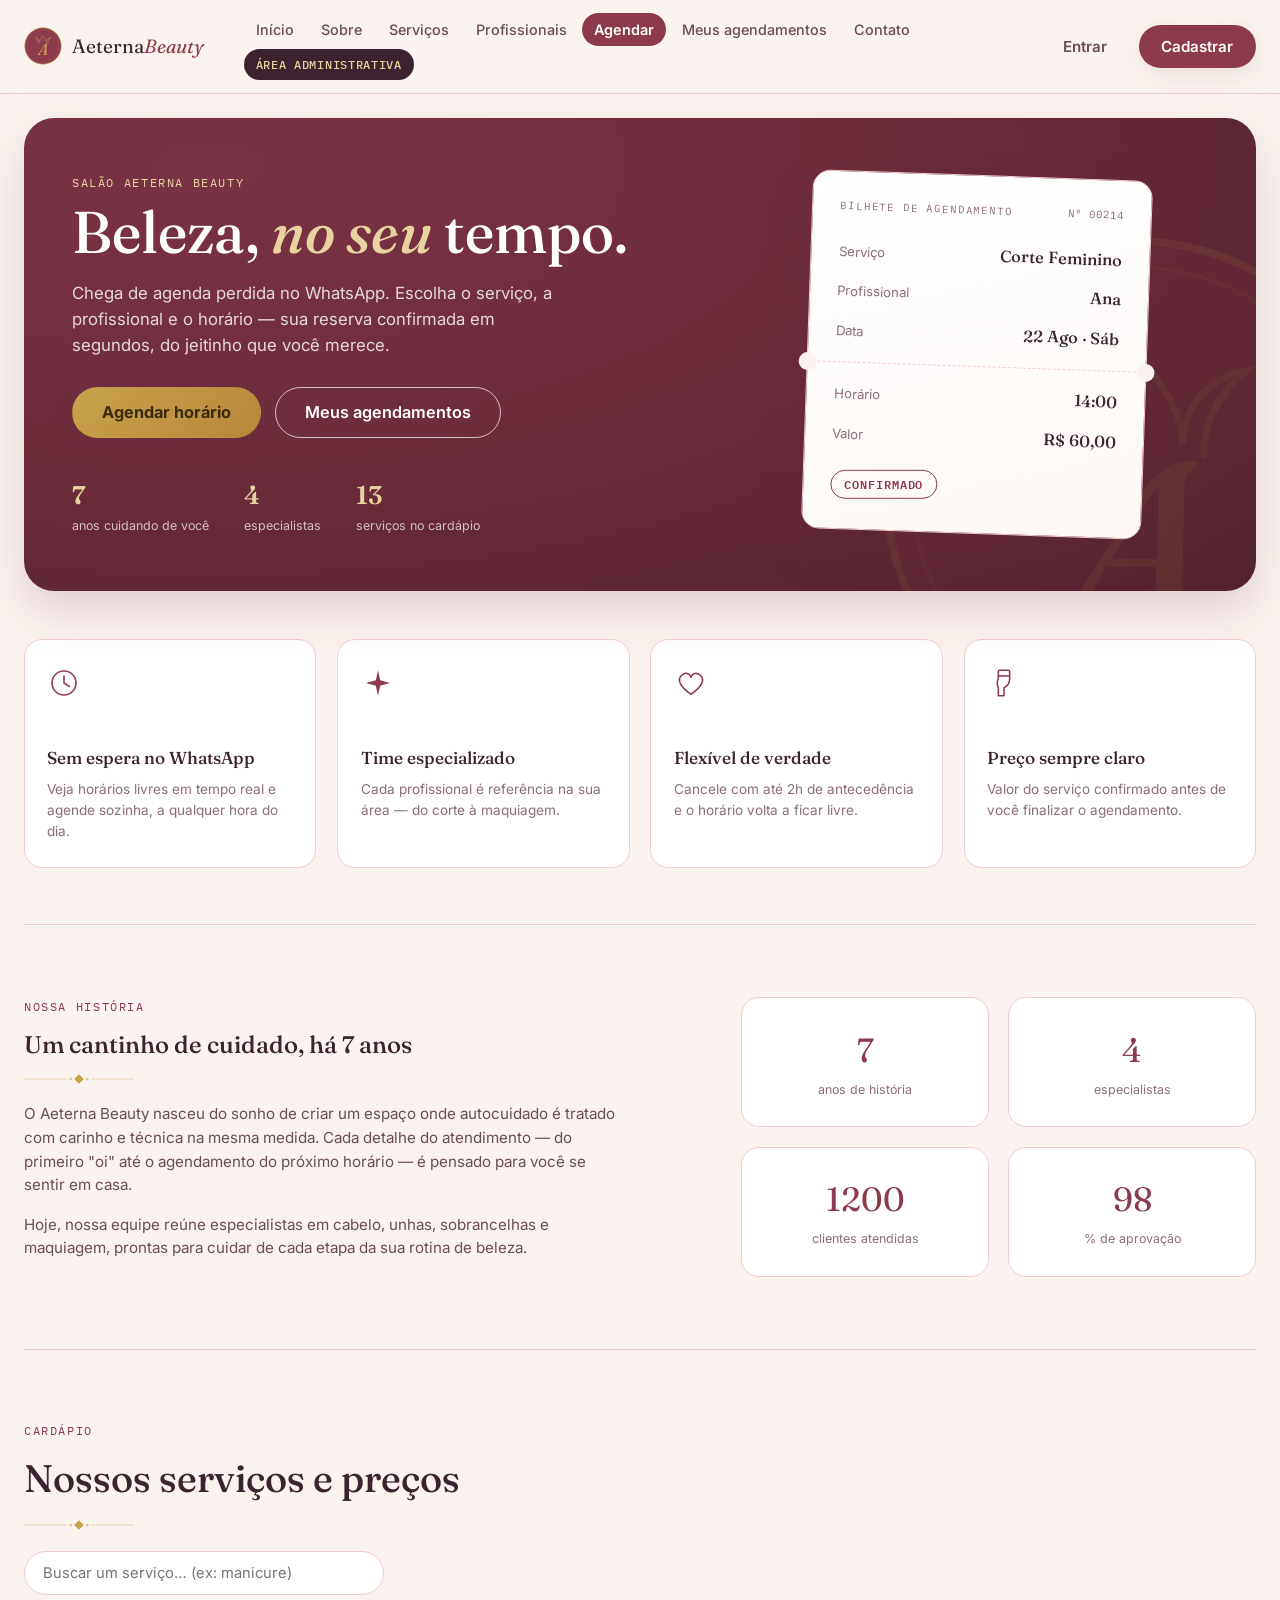
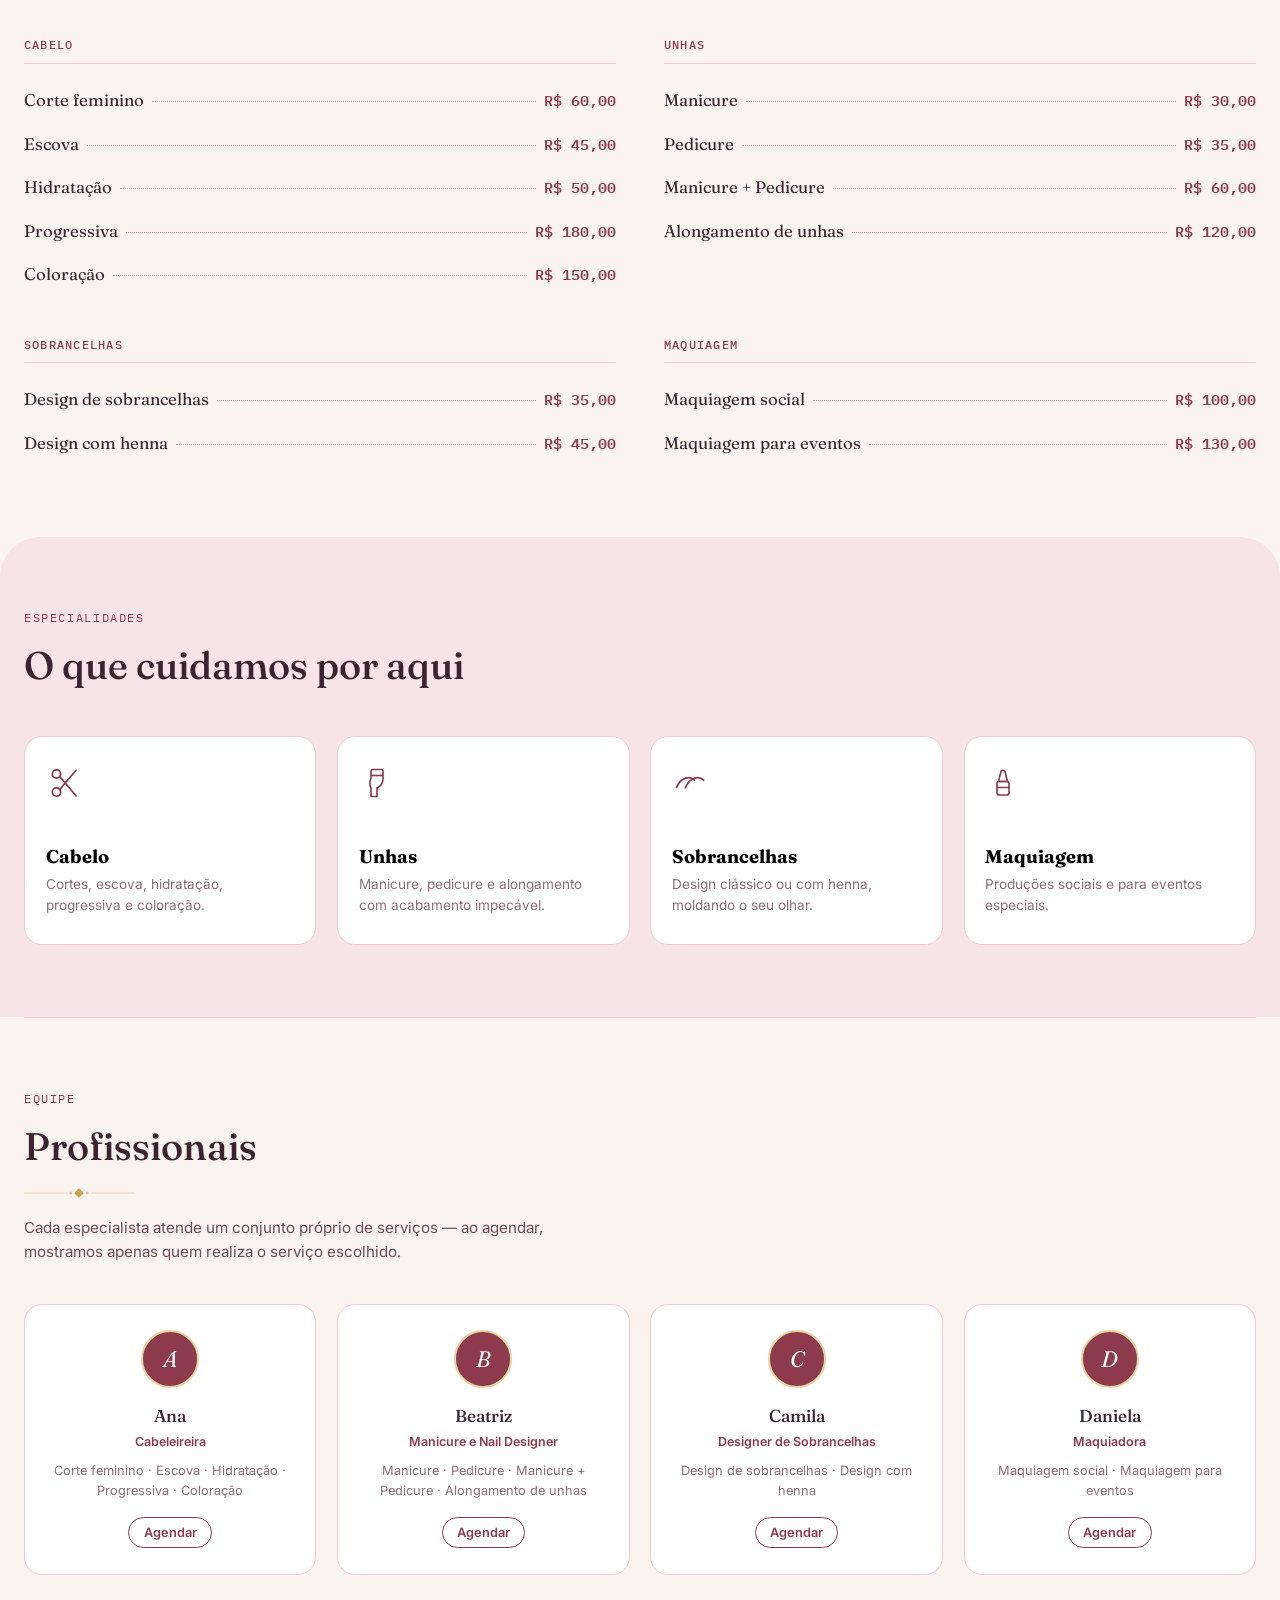
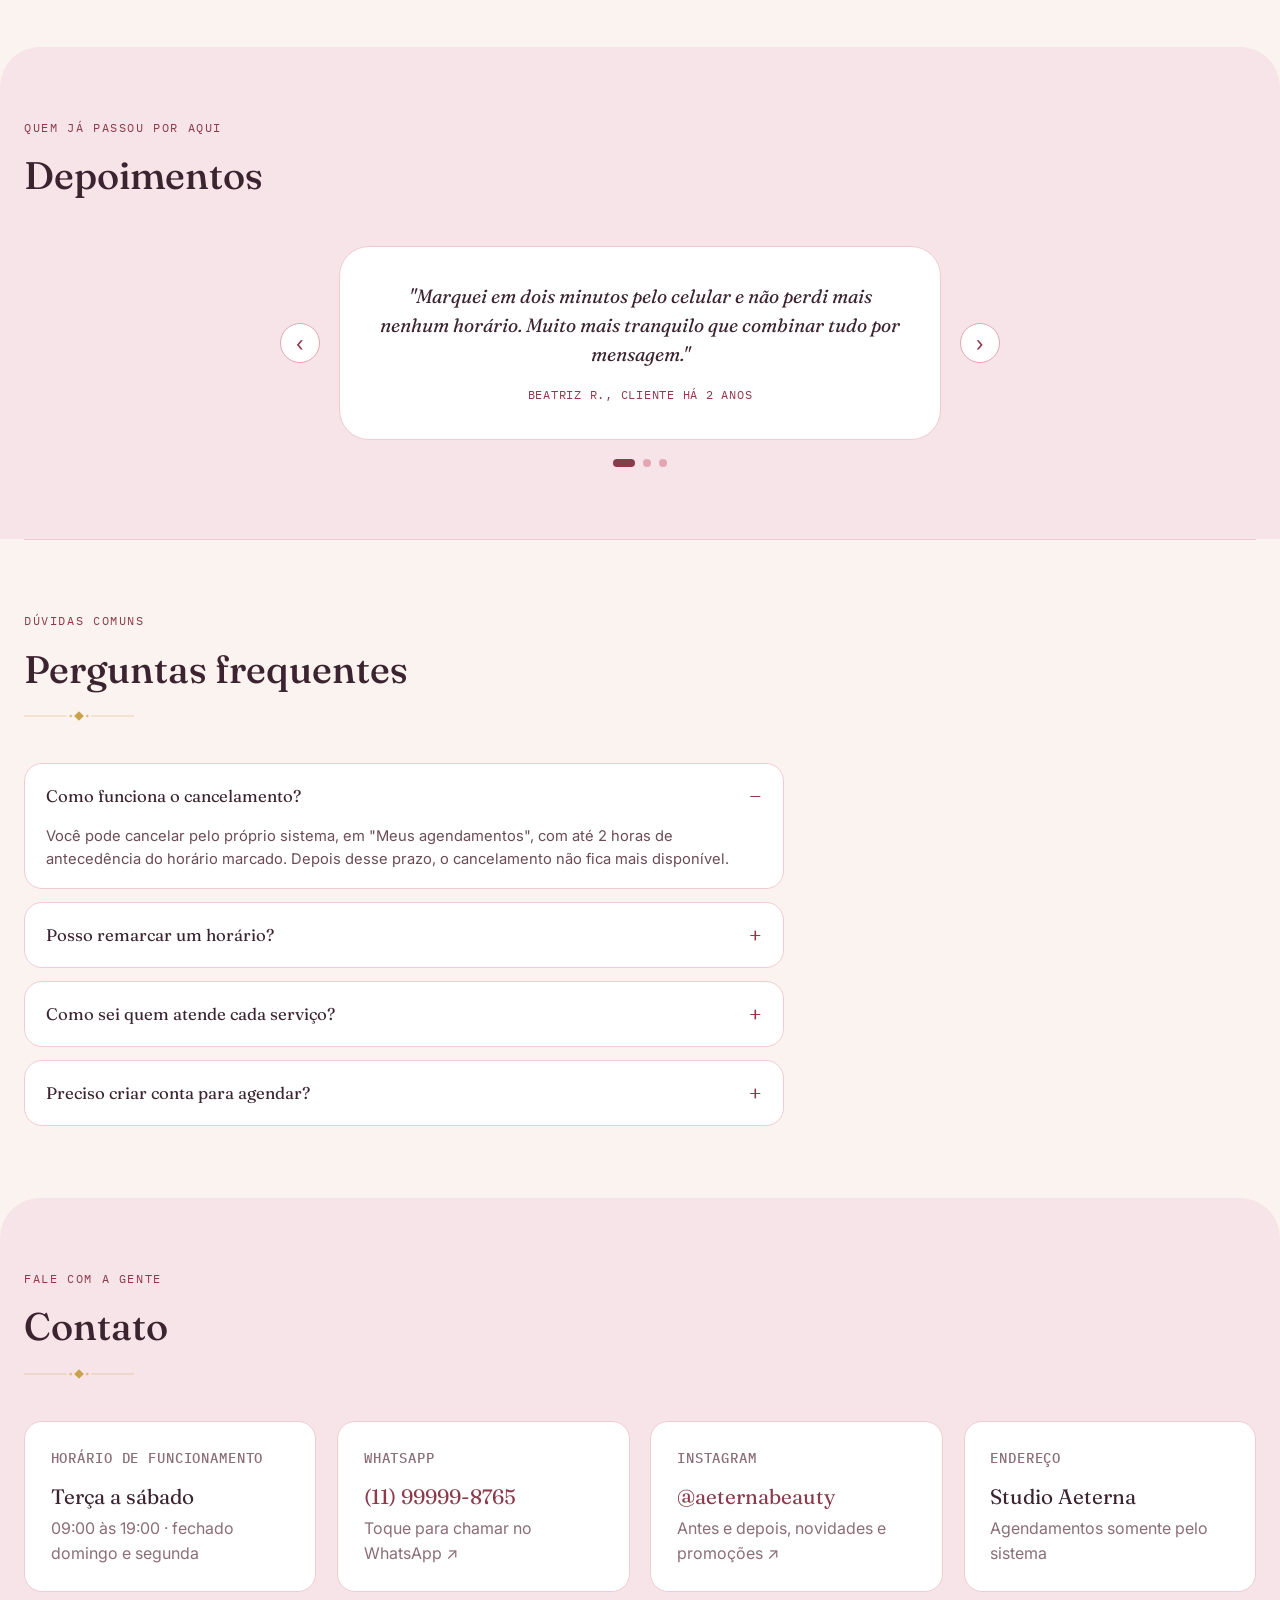
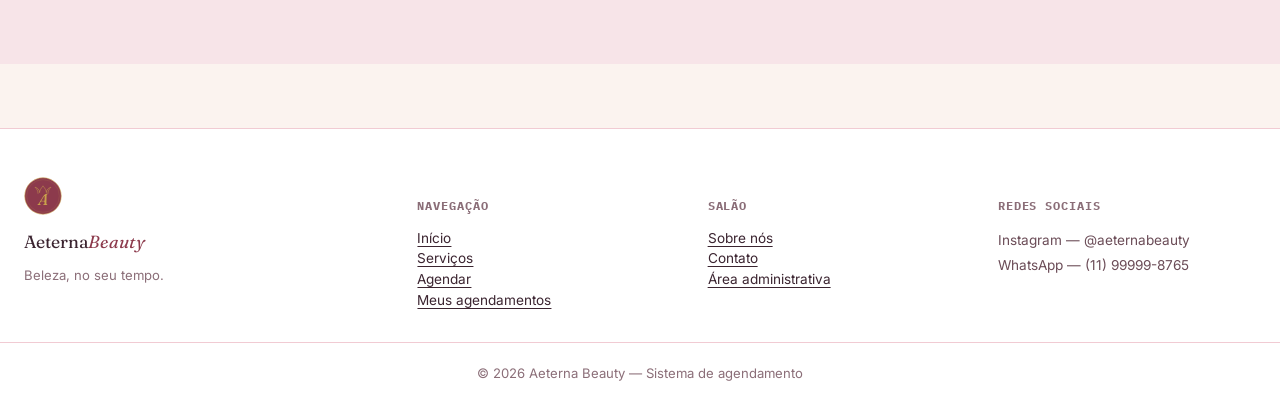
==== Aeterna/index.html @ 638c9c15 "teste" ====
<!DOCTYPE html>
<html lang="pt-BR">
<head>
<meta charset="UTF-8">
<meta name="viewport" content="width=device-width, initial-scale=1.0">
<title>Aeterna Beauty — Agendamento</title>
<meta name="description" content="Sistema de agendamento do salão Aeterna Beauty.">
<link rel="preconnect" href="https://fonts.googleapis.com">
<link rel="preconnect" href="https://fonts.gstatic.com" crossorigin>
<link href="https://fonts.googleapis.com/css2?family=Fraunces:ital,opsz,wght@0,9..144,400;0,9..144,500;0,9..144,600;1,9..144,500;1,9..144,600&family=Inter:wght@400;500;600;700&family=IBM+Plex+Mono:wght@400;500;600&display=swap" rel="stylesheet">
<link rel="stylesheet" href="style.css">
</head>
<body>

<!-- ===================== SPRITE DA LOGO (reutilizada no header, hero e rodapé) ===================== -->
<svg width="0" height="0" style="position:absolute" aria-hidden="true">
  <defs>
    <symbol id="brand-mark" viewBox="0 0 100 100">
      <circle cx="50" cy="50" r="48" fill="var(--wine)"/>
      <circle cx="50" cy="50" r="48" fill="none" stroke="var(--gold)" stroke-width="1.5"/>
      <circle cx="50" cy="50" r="43" fill="none" stroke="var(--gold)" stroke-width="0.6" opacity="0.6"/>
      <path d="M50 24 C 44 30 41 36 41 41 C 41 33 35 28 29 27 C 34 31 37 37 37 43" fill="none" stroke="var(--gold)" stroke-width="1.4" stroke-linecap="round" opacity="0.9"/>
      <path d="M50 24 C 56 30 59 36 59 41 C 59 33 65 28 71 27 C 66 31 63 37 63 43" fill="none" stroke="var(--gold)" stroke-width="1.4" stroke-linecap="round" opacity="0.9"/>
      <text x="50" y="74" text-anchor="middle" font-family="Fraunces, serif" font-style="italic" font-weight="500" font-size="42" fill="var(--gold)">A</text>
    </symbol>
    <symbol id="icon-scissors" viewBox="0 0 48 48">
      <circle cx="14" cy="12" r="5.5" fill="none" stroke="currentColor" stroke-width="2.4"/>
      <circle cx="14" cy="36" r="5.5" fill="none" stroke="currentColor" stroke-width="2.4"/>
      <path d="M18 15 L40 41 M18 33 L40 7" fill="none" stroke="currentColor" stroke-width="2.4" stroke-linecap="round"/>
    </symbol>
    <symbol id="icon-nail" viewBox="0 0 48 48">
      <path d="M18 6 h12 a2 2 0 0 1 2 2 v10 a14 14 0 0 1 -8 12.6 V42 h-8 v-11.4 A14 14 0 0 1 16 18 V8 a2 2 0 0 1 2 -2 Z" fill="none" stroke="currentColor" stroke-width="2.2" stroke-linejoin="round"/>
      <path d="M16 14 h16" stroke="currentColor" stroke-width="2.2"/>
    </symbol>
    <symbol id="icon-brow" viewBox="0 0 48 48">
      <path d="M6 30 C 12 16, 24 14, 30 20" fill="none" stroke="currentColor" stroke-width="2.4" stroke-linecap="round"/>
      <path d="M18 30 C 24 16, 36 14, 42 20" fill="none" stroke="currentColor" stroke-width="2.4" stroke-linecap="round"/>
    </symbol>
    <symbol id="icon-lipstick" viewBox="0 0 48 48">
      <path d="M18 22 h12 l-3 -12 a3 3 0 0 0 -6 0 Z" fill="none" stroke="currentColor" stroke-width="2.2" stroke-linejoin="round"/>
      <rect x="16" y="22" width="16" height="18" rx="3" fill="none" stroke="currentColor" stroke-width="2.2"/>
      <path d="M16 30 h16" stroke="currentColor" stroke-width="2"/>
    </symbol>
    <symbol id="icon-sparkle" viewBox="0 0 48 48">
      <path d="M24 6 L27 20 L41 24 L27 28 L24 42 L21 28 L7 24 L21 20 Z" fill="currentColor"/>
    </symbol>
    <symbol id="icon-clock" viewBox="0 0 48 48">
      <circle cx="24" cy="24" r="17" fill="none" stroke="currentColor" stroke-width="2.2"/>
      <path d="M24 14 v10 l8 5" fill="none" stroke="currentColor" stroke-width="2.2" stroke-linecap="round" stroke-linejoin="round"/>
    </symbol>
    <symbol id="icon-heart" viewBox="0 0 48 48">
      <path d="M24 40 C 8 29 4 19 11 13 C 16 8.5 22 10 24 16 C 26 10 32 8.5 37 13 C 44 19 40 29 24 40 Z" fill="none" stroke="currentColor" stroke-width="2.2" stroke-linejoin="round"/>
    </symbol>
    <symbol id="ornament-divider" viewBox="0 0 160 20">
      <path d="M0 10 H62" stroke="currentColor" stroke-width="1" opacity="0.55"/>
      <path d="M98 10 H160" stroke="currentColor" stroke-width="1" opacity="0.55"/>
      <path d="M80 3 L87 10 L80 17 L73 10 Z" fill="currentColor"/>
      <circle cx="68" cy="10" r="2" fill="currentColor" opacity="0.6"/>
      <circle cx="92" cy="10" r="2" fill="currentColor" opacity="0.6"/>
    </symbol>
  </defs>
</svg>

<div id="toast-region" class="toast-region" aria-live="polite"></div>

<header class="site-header">
  <div class="header-inner">
    <button class="logo" data-nav="home" aria-label="Página inicial">
      <svg class="logo-mark" viewBox="0 0 100 100"><use href="#brand-mark"/></svg>
      <span class="logo-text">Aeterna<em>Beauty</em></span>
    </button>

    <nav class="main-nav" id="main-nav">
      <button data-nav="home">Início</button>
      <button data-nav="home" data-scroll="sobre">Sobre</button>
      <button data-nav="home" data-scroll="services">Serviços</button>
      <button data-nav="home" data-scroll="professionals">Profissionais</button>
      <button data-nav="book" class="nav-cta">Agendar</button>
      <button data-nav="appointments">Meus agendamentos</button>
      <button data-nav="home" data-scroll="contact">Contato</button>
      <button data-nav="admin" class="nav-admin">Área administrativa</button>
    </nav>

    <div class="header-actions">
      <span id="user-chip" class="user-chip hidden"></span>
      <button id="btn-login" class="btn btn-ghost">Entrar</button>
      <button id="btn-register" class="btn btn-primary">Cadastrar</button>
      <button id="btn-logout" class="btn btn-ghost hidden">Sair</button>
    </div>

    <button class="nav-toggle" id="nav-toggle" aria-label="Abrir menu" aria-expanded="false">
      <span></span><span></span><span></span>
    </button>
  </div>
</header>

<main id="app">

  <!-- ===================== HOME ===================== -->
  <section class="page active" id="page-home" data-page="home">

    <section class="hero">
      <svg class="hero-watermark" viewBox="0 0 100 100" aria-hidden="true"><use href="#brand-mark"/></svg>
      <div class="hero-copy">
        <p class="eyebrow eyebrow-light">Salão Aeterna Beauty</p>
        <h1>Beleza, <em>no seu</em> tempo.</h1>
        <p class="hero-sub">Chega de agenda perdida no WhatsApp. Escolha o serviço, a profissional e o horário — sua reserva confirmada em segundos, do jeitinho que você merece.</p>
        <div class="hero-actions">
          <button class="btn btn-gold btn-lg" data-nav="book">Agendar horário</button>
          <button class="btn btn-outline-light btn-lg" data-nav="appointments">Meus agendamentos</button>
        </div>
        <dl class="hero-stats">
          <div><dt data-count="7">0</dt><dd>anos cuidando de você</dd></div>
          <div><dt data-count="4">0</dt><dd>especialistas</dd></div>
          <div><dt data-count="13">0</dt><dd>serviços no cardápio</dd></div>
        </dl>
      </div>

      <div class="hero-ticket-wrap">
        <div class="ticket ticket--sample">
          <div class="ticket-top">
            <span class="ticket-label">Bilhete de agendamento</span>
            <span class="ticket-id">Nº 00214</span>
          </div>
          <div class="ticket-row"><span>Serviço</span><strong>Corte Feminino</strong></div>
          <div class="ticket-row"><span>Profissional</span><strong>Ana</strong></div>
          <div class="ticket-row"><span>Data</span><strong>22 Ago · Sáb</strong></div>
          <div class="ticket-perf"><span class="notch notch-left"></span><span class="notch notch-right"></span></div>
          <div class="ticket-row"><span>Horário</span><strong>14:00</strong></div>
          <div class="ticket-row"><span>Valor</span><strong>R$ 60,00</strong></div>
          <div class="ticket-stamp">Confirmado</div>
        </div>
      </div>
    </section>

    <section class="section perks-strip reveal">
      <div class="perk">
        <svg class="perk-icon" viewBox="0 0 48 48"><use href="#icon-clock"/></svg>
        <h4>Sem espera no WhatsApp</h4>
        <p>Veja horários livres em tempo real e agende sozinha, a qualquer hora do dia.</p>
      </div>
      <div class="perk">
        <svg class="perk-icon" viewBox="0 0 48 48"><use href="#icon-sparkle"/></svg>
        <h4>Time especializado</h4>
        <p>Cada profissional é referência na sua área — do corte à maquiagem.</p>
      </div>
      <div class="perk">
        <svg class="perk-icon" viewBox="0 0 48 48"><use href="#icon-heart"/></svg>
        <h4>Flexível de verdade</h4>
        <p>Cancele com até 2h de antecedência e o horário volta a ficar livre.</p>
      </div>
      <div class="perk">
        <svg class="perk-icon" viewBox="0 0 48 48"><use href="#icon-nail"/></svg>
        <h4>Preço sempre claro</h4>
        <p>Valor do serviço confirmado antes de você finalizar o agendamento.</p>
      </div>
    </section>

    <section class="section sobre-section reveal" id="sobre">
      <div class="sobre-grid">
        <div class="sobre-copy">
          <p class="eyebrow">Nossa história</p>
          <h2>Um cantinho de cuidado, há 7 anos</h2>
          <svg class="ornament" viewBox="0 0 160 20"><use href="#ornament-divider"/></svg>
          <p class="section-note">O Aeterna Beauty nasceu do sonho de criar um espaço onde autocuidado é tratado com carinho e técnica na mesma medida. Cada detalhe do atendimento — do primeiro "oi" até o agendamento do próximo horário — é pensado para você se sentir em casa.</p>
          <p class="section-note">Hoje, nossa equipe reúne especialistas em cabelo, unhas, sobrancelhas e maquiagem, prontas para cuidar de cada etapa da sua rotina de beleza.</p>
        </div>
        <div class="sobre-stats">
          <div class="sobre-stat"><span data-count="7">0</span><small>anos de história</small></div>
          <div class="sobre-stat"><span data-count="4">0</span><small>especialistas</small></div>
          <div class="sobre-stat"><span data-count="1200">0</span><small>clientes atendidas</small></div>
          <div class="sobre-stat"><span data-count="98">0</span><small>% de aprovação</small></div>
        </div>
      </div>
    </section>

    <section class="section reveal" id="services">
      <div class="section-head">
        <p class="eyebrow">Cardápio</p>
        <h2>Nossos serviços e preços</h2>
        <svg class="ornament" viewBox="0 0 160 20"><use href="#ornament-divider"/></svg>
        <div class="services-search">
          <input type="search" id="services-search" placeholder="Buscar um serviço… (ex: manicure)">
        </div>
      </div>
      <div id="services-list" class="menu-groups"></div>
    </section>

    <section class="section section-alt gallery-strip reveal" id="categorias">
      <div class="section-head">
        <p class="eyebrow">Especialidades</p>
        <h2>O que cuidamos por aqui</h2>
      </div>
      <div class="gallery-grid">
        <button class="gallery-card" data-filter-category="Cabelo">
          <svg class="gallery-icon" viewBox="0 0 48 48"><use href="#icon-scissors"/></svg>
          <h4>Cabelo</h4>
          <p>Cortes, escova, hidratação, progressiva e coloração.</p>
        </button>
        <button class="gallery-card" data-filter-category="Unhas">
          <svg class="gallery-icon" viewBox="0 0 48 48"><use href="#icon-nail"/></svg>
          <h4>Unhas</h4>
          <p>Manicure, pedicure e alongamento com acabamento impecável.</p>
        </button>
        <button class="gallery-card" data-filter-category="Sobrancelhas">
          <svg class="gallery-icon" viewBox="0 0 48 48"><use href="#icon-brow"/></svg>
          <h4>Sobrancelhas</h4>
          <p>Design clássico ou com henna, moldando o seu olhar.</p>
        </button>
        <button class="gallery-card" data-filter-category="Maquiagem">
          <svg class="gallery-icon" viewBox="0 0 48 48"><use href="#icon-lipstick"/></svg>
          <h4>Maquiagem</h4>
          <p>Produções sociais e para eventos especiais.</p>
        </button>
      </div>
    </section>

    <section class="section reveal" id="professionals">
      <div class="section-head">
        <p class="eyebrow">Equipe</p>
        <h2>Profissionais</h2>
        <svg class="ornament" viewBox="0 0 160 20"><use href="#ornament-divider"/></svg>
        <p class="section-note">Cada especialista atende um conjunto próprio de serviços — ao agendar, mostramos apenas quem realiza o serviço escolhido.</p>
      </div>
      <div id="professionals-list" class="pro-grid"></div>
    </section>

    <section class="section section-alt reveal" id="depoimentos">
      <div class="section-head">
        <p class="eyebrow">Quem já passou por aqui</p>
        <h2>Depoimentos</h2>
      </div>
      <div class="testimonial-wrap">
        <button class="testimonial-nav" id="testimonial-prev" aria-label="Depoimento anterior">‹</button>
        <div id="testimonial-card" class="testimonial-card"></div>
        <button class="testimonial-nav" id="testimonial-next" aria-label="Próximo depoimento">›</button>
      </div>
      <div class="testimonial-dots" id="testimonial-dots"></div>
    </section>

    <section class="section reveal" id="faq">
      <div class="section-head">
        <p class="eyebrow">Dúvidas comuns</p>
        <h2>Perguntas frequentes</h2>
        <svg class="ornament" viewBox="0 0 160 20"><use href="#ornament-divider"/></svg>
      </div>
      <div class="faq-list" id="faq-list">
        <details class="faq-item" open>
          <summary>Como funciona o cancelamento?</summary>
          <p>Você pode cancelar pelo próprio sistema, em "Meus agendamentos", com até 2 horas de antecedência do horário marcado. Depois desse prazo, o cancelamento não fica mais disponível.</p>
        </details>
        <details class="faq-item">
          <summary>Posso remarcar um horário?</summary>
          <p>Ainda não há remarcação automática nesta versão. Para trocar de horário, cancele o agendamento atual (respeitando o prazo de 2h) e faça um novo agendamento.</p>
        </details>
        <details class="faq-item">
          <summary>Como sei quem atende cada serviço?</summary>
          <p>Ao escolher o serviço na etapa de agendamento, o sistema mostra automaticamente apenas as profissionais que realizam aquele serviço específico.</p>
        </details>
        <details class="faq-item">
          <summary>Preciso criar conta para agendar?</summary>
          <p>Sim — o cadastro garante que você acompanhe seus próprios agendamentos e receba a confirmação com nome e telefone corretos.</p>
        </details>
      </div>
    </section>

    <section class="section section-alt contact-strip reveal" id="contact">
      <div class="section-head">
        <p class="eyebrow">Fale com a gente</p>
        <h2>Contato</h2>
        <svg class="ornament" viewBox="0 0 160 20"><use href="#ornament-divider"/></svg>
      </div>
      <div class="contact-grid">
        <div class="info-card">
          <h3>Horário de funcionamento</h3>
          <p class="info-big">Terça a sábado</p>
          <p class="muted">09:00 às 19:00 · fechado domingo e segunda</p>
        </div>
        <a class="info-card info-card-link" href="https://wa.me/5511999998765" target="_blank" rel="noopener">
          <h3>WhatsApp</h3>
          <p class="info-big">(11) 99999-8765</p>
          <p class="muted">Toque para chamar no WhatsApp ↗</p>
        </a>
        <a class="info-card info-card-link" href="https://instagram.com/aeternabeauty" target="_blank" rel="noopener">
          <h3>Instagram</h3>
          <p class="info-big">@aeternabeauty</p>
          <p class="muted">Antes e depois, novidades e promoções ↗</p>
        </a>
        <div class="info-card">
          <h3>Endereço</h3>
          <p class="info-big">Studio Aeterna</p>
          <p class="muted">Agendamentos somente pelo sistema</p>
        </div>
      </div>
    </section>

  </section>

  <!-- ===================== BOOK ===================== -->
  <section class="page" id="page-book" data-page="book">
    <div class="section-head">
      <p class="eyebrow">Novo agendamento</p>
      <h2>Monte o seu horário</h2>
      <svg class="ornament" viewBox="0 0 160 20"><use href="#ornament-divider"/></svg>
    </div>

    <ol class="stepper" id="stepper">
      <li data-step="1"><span class="step-num">1</span><span>Serviço</span></li>
      <li data-step="2"><span class="step-num">2</span><span>Profissional</span></li>
      <li data-step="3"><span class="step-num">3</span><span>Data</span></li>
      <li data-step="4"><span class="step-num">4</span><span>Horário</span></li>
      <li data-step="5"><span class="step-num">5</span><span>Seus dados</span></li>
    </ol>

    <div class="booking-layout">
      <div class="booking-panel" id="booking-panel"></div>

      <aside class="booking-ticket-preview">
        <p class="preview-label">Prévia do bilhete</p>
        <div class="ticket" id="live-ticket"></div>
        <div id="booking-confirm-box" class="confirm-box hidden">
          <button id="btn-confirm-booking" class="btn btn-gold btn-lg btn-block">Confirmar agendamento</button>
        </div>
      </aside>
    </div>
  </section>

  <!-- ===================== APPOINTMENTS ===================== -->
  <section class="page" id="page-appointments" data-page="appointments">
    <div class="section-head">
      <p class="eyebrow">Sua agenda</p>
      <h2>Meus agendamentos</h2>
      <svg class="ornament" viewBox="0 0 160 20"><use href="#ornament-divider"/></svg>
      <p class="section-note">O cancelamento pode ser feito com até 2 horas de antecedência do horário marcado. Não há remarcação — para trocar o horário, cancele e agende novamente.</p>
    </div>
    <div id="appointments-auth-notice" class="notice hidden">
      Entre ou cadastre-se para ver e gerenciar seus agendamentos.
      <div class="notice-actions">
        <button class="btn btn-primary" id="btn-appt-login">Entrar</button>
        <button class="btn btn-outline" id="btn-appt-register">Cadastrar</button>
      </div>
    </div>
    <div id="appointments-list" class="tickets-list"></div>
  </section>

  <!-- ===================== ADMIN ===================== -->
  <section class="page" id="page-admin" data-page="admin">

    <div id="admin-gate" class="admin-gate">
      <svg class="admin-gate-mark" viewBox="0 0 100 100"><use href="#brand-mark"/></svg>
      <p class="eyebrow">Acesso restrito</p>
      <h2>Área administrativa</h2>
      <p class="section-note" id="admin-gate-text">Esta área é exclusiva para a equipe do Aeterna Beauty. Entre com uma conta administrativa para continuar.</p>
      <button class="btn btn-gold btn-lg" id="admin-gate-login">Entrar</button>
    </div>

    <div id="admin-content" class="admin-content hidden">
      <div class="section-head admin-head">
        <div>
          <p class="eyebrow">Painel</p>
          <h2 id="admin-welcome">Área administrativa</h2>
        </div>
        <button class="btn btn-ghost" id="btn-admin-logout">Sair</button>
      </div>

      <nav class="admin-tabs" id="admin-tabs">
        <button class="active" data-tab="dashboard">Dashboard</button>
        <button data-tab="agendamentos">Agendamentos</button>
        <button data-tab="servicos">Serviços</button>
        <button data-tab="profissionais">Profissionais</button>
        <button data-tab="horarios">Horários</button>
        <button data-tab="clientes">Clientes</button>
      </nav>

      <div id="admin-panel"></div>
    </div>

  </section>

</main>

<footer class="site-footer">
  <div class="footer-inner">
    <div class="footer-brand">
      <svg class="logo-mark" viewBox="0 0 100 100"><use href="#brand-mark"/></svg>
      <span class="logo-text">Aeterna<em>Beauty</em></span>
      <p class="footer-tag">Beleza, no seu tempo.</p>
    </div>
    <div class="footer-col">
      <h5>Navegação</h5>
      <button class="link-btn" data-nav="home">Início</button>
      <button class="link-btn" data-nav="home" data-scroll="services">Serviços</button>
      <button class="link-btn" data-nav="book">Agendar</button>
      <button class="link-btn" data-nav="appointments">Meus agendamentos</button>
    </div>
    <div class="footer-col">
      <h5>Salão</h5>
      <button class="link-btn" data-nav="home" data-scroll="sobre">Sobre nós</button>
      <button class="link-btn" data-nav="home" data-scroll="contact">Contato</button>
      <button class="link-btn" data-nav="admin">Área administrativa</button>
    </div>
    <div class="footer-col">
      <h5>Redes sociais</h5>
      <a href="https://instagram.com/aeternabeauty" target="_blank" rel="noopener">Instagram — @aeternabeauty</a>
      <a href="https://wa.me/5511999998765" target="_blank" rel="noopener">WhatsApp — (11) 99999-8765</a>
    </div>
  </div>
  <div class="footer-bottom">© <span id="footer-year"></span> Aeterna Beauty — Sistema de agendamento</div>
</footer>

<!-- ===================== MODALS ===================== -->
<div class="modal-overlay hidden" id="modal-overlay">

  <div class="modal" id="modal-login">
    <button class="modal-close" data-close-modal>×</button>
    <svg class="modal-mark" viewBox="0 0 100 100"><use href="#brand-mark"/></svg>
    <h3>Entrar</h3>
    <form id="login-form">
      <label>E-mail ou usuário
        <input type="text" id="login-email" required autocomplete="username">
      </label>
      <label>Senha
        <input type="password" id="login-password" required autocomplete="current-password">
      </label>
      <p class="form-error hidden" id="login-error"></p>
      <button class="btn btn-primary btn-block" type="submit">Entrar</button>
      <p class="modal-switch">Ainda não tem conta? <button type="button" data-switch-modal="register">Cadastre-se</button></p>
    </form>
  </div>

  <div class="modal" id="modal-register">
    <button class="modal-close" data-close-modal>×</button>
    <svg class="modal-mark" viewBox="0 0 100 100"><use href="#brand-mark"/></svg>
    <h3>Criar conta</h3>
    <form id="register-form">
      <label>Nome completo
        <input type="text" id="register-name" required autocomplete="name">
      </label>
      <label>Telefone
        <input type="tel" id="register-phone" placeholder="(11) 99999-0000" required autocomplete="tel">
      </label>
      <label>E-mail
        <input type="email" id="register-email" required autocomplete="email">
      </label>
      <label>Senha
        <input type="password" id="register-password" minlength="4" required autocomplete="new-password">
      </label>
      <p class="form-error hidden" id="register-error"></p>
      <button class="btn btn-primary btn-block" type="submit">Criar conta</button>
      <p class="modal-switch">Já tem conta? <button type="button" data-switch-modal="login">Entrar</button></p>
    </form>
  </div>

  <div class="modal" id="modal-confirm">
    <button class="modal-close" data-close-modal>×</button>
    <h3 id="confirm-title">Confirmar</h3>
    <p id="confirm-message"></p>
    <div class="modal-actions">
      <button class="btn btn-ghost" id="confirm-cancel">Voltar</button>
      <button class="btn btn-danger" id="confirm-accept">Confirmar</button>
    </div>
  </div>

</div>

<script src="script.js" defer></script>
</body>
</html>
---- Aeterna/style.css ----
/* =========================================================
   AETERNA BEAUTY — design tokens
   Paleta "fofo e clássico": blush + creme + vinho + dourado,
   tipografia editorial (Fraunces + Inter + IBM Plex Mono).
   ========================================================= */
:root{
  --ink:        #3B2430;
  --ink-soft:   #6B4C57;
  --ink-faint:  #8B6E78;

  --bg:         #FBF3EF;
  --surface:    #FFFFFF;
  --surface-alt:#F7E4E8;

  --blush:      #F1CBD3;
  --blush-deep: #E3A6B3;

  --wine:       #8C3A4C;
  --wine-deep:  #6E2C3B;
  --wine-tint:  #F6E1E5;

  --gold:       #C9A24B;
  --gold-soft:  #E7D3A0;

  --danger:     #B4453F;
  --danger-tint:#F6E4E2;

  --radius-s: 12px;
  --radius-m: 18px;
  --radius-l: 30px;

  --shadow-soft: 0 8px 26px rgba(108,44,59,0.10);
  --shadow-lift: 0 20px 46px rgba(108,44,59,0.18);

  --font-display: 'Fraunces', serif;
  --font-body: 'Inter', -apple-system, sans-serif;
  --font-mono: 'IBM Plex Mono', 'Courier New', monospace;
}

*, *::before, *::after{ box-sizing: border-box; }
html{ scroll-behavior: smooth; }
body{
  margin:0;
  font-family: var(--font-body);
  background: var(--bg);
  color: var(--ink);
  line-height: 1.55;
  -webkit-font-smoothing: antialiased;
}
h1,h2,h3{ font-family: var(--font-display); color: var(--ink); margin:0; font-weight:500; }
p{ margin:0; }
em{ font-style: italic; color: var(--wine); }
button{ font-family: inherit; cursor: pointer; }
input{ font-family: inherit; }
:focus-visible{ outline: 2.5px solid var(--wine); outline-offset: 2px; }
.hidden{ display:none !important; }
@media (prefers-reduced-motion: reduce){ *{ animation-duration:0.001ms !important; transition-duration:0.001ms !important; scroll-behavior:auto !important; } }

.ornament{ width:110px; height:14px; color: var(--gold); margin: .6rem 0 1rem; display:block; }

/* ---------- buttons ---------- */
.btn{
  display:inline-flex; align-items:center; justify-content:center; gap:.5em;
  border:1px solid transparent; border-radius: 999px;
  padding: .68rem 1.35rem; font-size:.95rem; font-weight:600;
  transition: transform .15s ease, background .2s ease, box-shadow .2s ease, border-color .2s ease;
  background:none; color: var(--ink);
}
.btn:active{ transform: scale(.97); }
.btn-primary{ background: var(--wine); color:#fff; box-shadow: var(--shadow-soft); }
.btn-primary:hover{ background: var(--wine-deep); }
.btn-gold{ background: linear-gradient(135deg, var(--gold), #B8863A); color:#3A2A0E; box-shadow: var(--shadow-soft); font-weight:700; }
.btn-gold:hover{ filter: brightness(1.06); }
.btn-outline{ border-color: var(--wine); color: var(--wine); }
.btn-outline:hover{ background: var(--wine); color:#fff; }
.btn-outline-light{ border-color: rgba(255,255,255,0.7); color:#fff; }
.btn-outline-light:hover{ background: rgba(255,255,255,0.14); }
.btn-ghost{ color: var(--ink-soft); }
.btn-ghost:hover{ background: var(--surface-alt); color: var(--ink); }
.btn-danger{ background: var(--danger); color:#fff; }
.btn-danger:hover{ background:#8f342f; }
.btn-lg{ padding: .9rem 1.8rem; font-size:1.02rem; }
.btn-block{ width:100%; }
.btn:disabled{ opacity:.45; cursor:not-allowed; }
.link-btn{ background:none; border:none; color: inherit; text-align:left; text-decoration: underline; text-underline-offset: 3px; font-size:.85rem; display:block; padding:.15rem 0; }

/* ---------- header ---------- */
.site-header{
  position: sticky; top:0; z-index:50;
  background: rgba(251,243,239,0.92); backdrop-filter: blur(10px);
  border-bottom: 1px solid var(--blush);
}
.header-inner{
  max-width:1280px; margin:0 auto; padding: .8rem 1.5rem;
  display:flex; align-items:center; gap:1.5rem;
}
.logo{ display:flex; align-items:center; gap:.6rem; background:none; border:none; padding:0; }
.logo-mark{ width:38px; height:38px; flex-shrink:0; }
.logo-text{ font-family: var(--font-display); font-size:1.2rem; color: var(--ink); }
.logo-text em{ color: var(--wine); font-style: italic; }

.main-nav{ display:flex; align-items:center; gap:.2rem; margin-left:1rem; flex:1; flex-wrap:wrap; }
.main-nav button{
  background:none; border:none; padding:.5rem .75rem; border-radius:999px;
  color: var(--ink-soft); font-size:.9rem; font-weight:500; white-space:nowrap;
}
.main-nav button:hover{ background: var(--surface-alt); color: var(--ink); }
.main-nav button.nav-cta{ background: var(--wine); color:#fff; font-weight:600; }
.main-nav button.nav-cta:hover{ background: var(--wine-deep); }
.main-nav button.nav-admin{ font-family: var(--font-mono); font-size:.72rem; text-transform:uppercase; letter-spacing:.06em; color: var(--gold-soft); background: var(--ink); }
.main-nav button.nav-admin:hover{ background: var(--wine-deep); color:#fff; }

.header-actions{ display:flex; align-items:center; gap:.6rem; }
.user-chip{
  font-size:.85rem; font-weight:600; color: var(--wine-deep);
  background: var(--wine-tint); padding:.45rem .9rem; border-radius:999px;
}
.nav-toggle{ display:none; background:none; border:none; flex-direction:column; gap:5px; padding:.4rem; }
.nav-toggle span{ width:22px; height:2px; background: var(--ink); display:block; }

/* ---------- layout helpers ---------- */
main{ max-width:1280px; margin:0 auto; padding: 0 1.5rem 4rem; }
.page{ display:none; }
.page.active{ display:block; animation: fade-in .35s ease; }
@keyframes fade-in{ from{ opacity:0; transform: translateY(6px);} to{ opacity:1; transform:none; } }

.section{ padding: 4.5rem 0; border-top: 1px solid var(--blush); }
.section-alt{ background: var(--surface-alt); margin: 0 -1.5rem; padding: 4.5rem 1.5rem; border-top:none; border-radius: 40px 40px 0 0; }
.section-head{ max-width: 640px; margin-bottom: 2.5rem; }
.eyebrow{
  font-family: var(--font-mono); font-size:.72rem; letter-spacing:.14em; text-transform:uppercase;
  color: var(--wine); margin-bottom:.6rem; display:block;
}
.eyebrow-light{ color: var(--gold-soft); }
.section-head h2{ font-size: clamp(1.8rem, 3vw, 2.5rem); margin-bottom:.2rem; }
.section-note{ color: var(--ink-soft); font-size:.95rem; max-width: 60ch; }
.muted{ color: var(--ink-faint); }

/* ---------- reveal on scroll ---------- */
.reveal{ opacity:0; transform: translateY(18px); transition: opacity .6s ease, transform .6s ease; }
.reveal.in-view{ opacity:1; transform:none; }

/* ---------- hero ---------- */
.hero{
  position:relative; overflow:hidden;
  display:grid; grid-template-columns: 1.15fr .85fr; gap: 3rem; align-items:center;
  padding: 3.5rem 3rem; margin: 1.5rem 0 3rem;
  background: radial-gradient(120% 140% at 15% 10%, #7a3245 0%, var(--wine-deep) 45%, #4c1f2b 100%);
  border-radius: var(--radius-l);
  box-shadow: var(--shadow-lift);
}
.hero-watermark{
  position:absolute; width:520px; height:520px; right:-140px; bottom:-160px; opacity:.10; pointer-events:none;
}
.hero-copy{ position:relative; z-index:1; }
.hero-copy h1{ font-size: clamp(2.5rem, 4.6vw, 3.9rem); line-height:1.04; margin: .4rem 0 1.1rem; color:#fff; }
.hero-copy h1 em{ color: var(--gold-soft); }
.hero-sub{ color: rgba(255,255,255,0.82); font-size:1.05rem; max-width: 46ch; margin-bottom:1.8rem; }
.hero-actions{ display:flex; gap:.9rem; flex-wrap:wrap; margin-bottom:2.4rem; }
.hero-stats{ display:flex; gap:2.2rem; margin:0; flex-wrap:wrap; }
.hero-stats > div{ display:flex; flex-direction:column; }
.hero-stats dt{ font-family: var(--font-display); font-weight:600; font-size:1.6rem; color: var(--gold-soft); }
.hero-stats dd{ margin:0; font-size:.78rem; color: rgba(255,255,255,0.7); }

.hero-ticket-wrap{ position:relative; z-index:1; display:flex; justify-content:center; }

/* ---------- signature element: the ticket ---------- */
.ticket{
  position:relative; background: linear-gradient(165deg, #ffffff 0%, #fdf8f5 100%); border-radius: var(--radius-m);
  padding: 1.6rem 1.7rem 1.9rem; width:100%; max-width:340px;
  box-shadow: var(--shadow-lift); border:1px solid var(--blush);
}
.ticket--sample{ transform: rotate(2deg); }
.ticket--sample:hover{ transform: rotate(0deg); transition: transform .3s ease; }
.ticket-top{ display:flex; justify-content:space-between; align-items:baseline; margin-bottom:1.1rem; }
.ticket-label{ font-family: var(--font-mono); font-size:.66rem; letter-spacing:.08em; text-transform:uppercase; color: var(--ink-faint); }
.ticket-id{ font-family: var(--font-mono); font-size:.66rem; color: var(--ink-faint); }
.ticket-row{ display:flex; justify-content:space-between; align-items:baseline; padding:.45rem 0; }
.ticket-row span{ font-size:.82rem; color: var(--ink-faint); }
.ticket-row strong{ font-family: var(--font-display); font-weight:500; font-size:1.02rem; text-align:right; }
.ticket-perf{ position:relative; height:0; margin: .7rem -1.7rem; border-top: 1.5px dashed var(--blush); }
.ticket-perf .notch{ position:absolute; top:-9px; width:18px; height:18px; border-radius:50%; background: var(--bg); }
.notch-left{ left:-9px; } .notch-right{ right:-9px; }
.ticket-stamp{
  margin-top:1rem; display:inline-block; font-family: var(--font-mono); font-size:.72rem; font-weight:600;
  letter-spacing:.08em; text-transform:uppercase; color: var(--wine);
  border: 1.5px solid var(--wine); border-radius:999px; padding:.3rem .8rem; transform: rotate(-2deg);
}
.ticket-stamp.pending{ color: var(--gold); border-color: var(--gold); }
.ticket-stamp.cancelled{ color: var(--danger); border-color: var(--danger); }
.ticket-empty{ color: var(--ink-faint); font-size:.9rem; text-align:center; padding: 1.5rem 0; }
.ticket-actions{ margin-top:1.1rem; display:flex; gap:.6rem; }

/* ---------- perks ---------- */
.perks-strip{ display:grid; grid-template-columns: repeat(4,1fr); gap:1.3rem; padding: 0 0 3.5rem; border-top:none; }
.perk{ background: var(--surface); border:1px solid var(--blush); border-radius: var(--radius-m); padding:1.6rem 1.4rem; transition: transform .2s ease, box-shadow .2s ease; }
.perk:hover{ transform: translateY(-4px); box-shadow: var(--shadow-soft); }
.perk-icon{ width:34px; height:34px; color: var(--wine); margin-bottom:1rem; }
.perk h4{ font-family: var(--font-display); font-weight:500; font-size:1.08rem; margin-bottom:.4rem; }
.perk p{ font-size:.85rem; color: var(--ink-faint); line-height:1.55; }

/* ---------- sobre ---------- */
.sobre-grid{ display:grid; grid-template-columns: 1.3fr 1fr; gap:3rem; align-items:center; }
.sobre-copy p.section-note{ margin-bottom:1rem; }
.sobre-stats{ display:grid; grid-template-columns: repeat(2,1fr); gap:1.2rem; }
.sobre-stat{ background: var(--surface); border:1px solid var(--blush); border-radius: var(--radius-m); padding:1.6rem 1.2rem; text-align:center; }
.sobre-stat span{ display:block; font-family: var(--font-display); font-size:2.1rem; color: var(--wine); }
.sobre-stat small{ font-size:.78rem; color: var(--ink-faint); }

/* ---------- services menu ---------- */
.services-search{ margin-top:1.2rem; max-width:360px; }
.services-search input{
  width:100%; padding:.75rem 1.1rem; border-radius:999px; border:1.5px solid var(--blush);
  background: var(--surface); font-size:.92rem;
}
.services-search input:focus{ border-color: var(--wine); }
.menu-groups{ display:grid; grid-template-columns: repeat(2, 1fr); gap: 2.4rem 3rem; }
.menu-group h3{
  font-family: var(--font-mono); font-size:.78rem; letter-spacing:.1em; text-transform:uppercase;
  color: var(--wine); margin-bottom: .9rem; padding-bottom:.5rem; border-bottom:1px solid var(--blush);
}
.menu-item{ display:flex; align-items:baseline; gap:.5rem; padding: .55rem 0; }
.menu-item .name{ font-family: var(--font-display); font-size:1.05rem; }
.menu-item .leader{ flex:1; border-bottom: 1px dotted var(--blush-deep); transform: translateY(-4px); }
.menu-item .price{ font-family: var(--font-mono); font-size:.92rem; color: var(--wine); font-weight:600; }
.menu-empty{ color: var(--ink-faint); font-size:.9rem; grid-column: 1 / -1; }

/* ---------- gallery / categorias ---------- */
.gallery-grid{ display:grid; grid-template-columns: repeat(4,1fr); gap:1.3rem; }
.gallery-card{
  background: var(--surface); border:1px solid var(--blush); border-radius: var(--radius-m);
  padding: 1.8rem 1.3rem; text-align:left; transition: transform .2s ease, box-shadow .2s ease;
}
.gallery-card:hover{ transform: translateY(-4px); box-shadow: var(--shadow-soft); }
.gallery-icon{ width:36px; height:36px; color: var(--wine); margin-bottom:1rem; }
.gallery-card h4{ font-family: var(--font-display); font-size:1.15rem; margin-bottom:.4rem; }
.gallery-card p{ font-size:.85rem; color: var(--ink-faint); line-height:1.5; }

/* ---------- professionals ---------- */
.pro-grid{ display:grid; grid-template-columns: repeat(4, 1fr); gap:1.3rem; }
.pro-card{
  background: var(--surface); border-radius: var(--radius-m); padding:1.6rem 1.2rem; text-align:center;
  border:1px solid var(--blush); transition: transform .2s ease, box-shadow .2s ease;
}
.pro-card:hover{ transform: translateY(-3px); box-shadow: var(--shadow-soft); }
.pro-avatar{
  width:58px; height:58px; border-radius:50%; margin:0 auto .9rem; display:flex; align-items:center; justify-content:center;
  font-family: var(--font-display); font-style:italic; font-size:1.4rem; color:#fff; background: var(--wine);
  border: 2px solid var(--gold-soft);
}
.pro-card h4{ font-family: var(--font-display); font-weight:500; font-size:1.08rem; margin:0 0 .2rem; }
.pro-role{ font-size:.78rem; color: var(--wine); font-weight:600; margin-bottom:.6rem; }
.pro-services{ font-size:.8rem; color: var(--ink-faint); margin-bottom:1rem; }
.pro-cta{ font-size:.8rem; padding:.45rem .9rem; }

/* ---------- testimonials ---------- */
.testimonial-wrap{ display:flex; align-items:center; gap:1.2rem; max-width:720px; margin:0 auto; }
.testimonial-card{
  flex:1; background: var(--surface); border:1px solid var(--blush); border-radius: var(--radius-l);
  padding: 2.2rem 2.4rem; text-align:center; min-height:180px; display:flex; flex-direction:column; justify-content:center; gap:1rem;
}
.testimonial-quote{ font-family: var(--font-display); font-style:italic; font-size:1.2rem; color: var(--ink); line-height:1.5; }
.testimonial-author{ font-family: var(--font-mono); font-size:.78rem; text-transform:uppercase; letter-spacing:.06em; color: var(--wine); }
.testimonial-nav{
  width:40px; height:40px; border-radius:50%; border:1.5px solid var(--blush-deep); background: var(--surface);
  font-size:1.3rem; color: var(--wine); flex-shrink:0; display:flex; align-items:center; justify-content:center;
}
.testimonial-nav:hover{ background: var(--wine); color:#fff; border-color: var(--wine); }
.testimonial-dots{ display:flex; justify-content:center; gap:.5rem; margin-top:1.2rem; }
.testimonial-dots button{ width:8px; height:8px; border-radius:50%; background: var(--blush-deep); border:none; padding:0; }
.testimonial-dots button.active{ background: var(--wine); width:22px; border-radius:5px; transition: width .2s ease; }

/* ---------- FAQ ---------- */
.faq-list{ max-width: 760px; display:flex; flex-direction:column; gap:.8rem; }
.faq-item{ background: var(--surface); border:1px solid var(--blush); border-radius: var(--radius-m); padding: 1rem 1.3rem; }
.faq-item summary{ cursor:pointer; list-style:none; font-family: var(--font-display); font-size:1.05rem; display:flex; justify-content:space-between; align-items:center; gap:1rem; }
.faq-item summary::-webkit-details-marker{ display:none; }
.faq-item summary::after{ content:'+'; font-family: var(--font-mono); font-size:1.3rem; color: var(--wine); flex-shrink:0; }
.faq-item[open] summary::after{ content:'–'; }
.faq-item p{ margin-top:.8rem; color: var(--ink-soft); font-size:.92rem; line-height:1.6; }

/* ---------- contact ---------- */
.contact-grid{ display:grid; grid-template-columns: repeat(4,1fr); gap:1.3rem; }
.info-card{ background: var(--surface); border-radius: var(--radius-m); padding:1.6rem; border:1px solid var(--blush); }
.info-card h3{ font-size:.9rem; font-family: var(--font-mono); text-transform:uppercase; letter-spacing:.06em; color: var(--ink-faint); margin-bottom:.7rem; }
.info-big{ font-family: var(--font-display); font-size:1.3rem; margin-bottom:.2rem; }
.info-card-link{ display:block; text-decoration:none; color: inherit; transition: transform .2s ease, box-shadow .2s ease; }
.info-card-link:hover{ transform: translateY(-3px); box-shadow: var(--shadow-soft); }
.info-card-link .info-big{ color: var(--wine); }

/* ---------- stepper (booking) ---------- */
.stepper{ list-style:none; display:flex; gap:.5rem; padding:0; margin: 0 0 2.4rem; flex-wrap:wrap; }
.stepper li{ display:flex; align-items:center; gap:.55rem; font-size:.85rem; color: var(--ink-faint); padding:.4rem .7rem .4rem .4rem; border-radius:999px; }
.stepper li.active{ color: var(--ink); background: var(--surface); box-shadow: var(--shadow-soft); }
.stepper li.done{ color: var(--wine); }
.step-num{ width:24px; height:24px; border-radius:50%; display:flex; align-items:center; justify-content:center; font-family: var(--font-mono); font-size:.75rem; background: var(--surface-alt); color: var(--ink-faint); flex-shrink:0; }
.stepper li.active .step-num{ background: var(--wine); color:#fff; }
.stepper li.done .step-num{ background: var(--gold); color:#3A2A0E; }

.booking-layout{ display:grid; grid-template-columns: 1fr 320px; gap:2.6rem; align-items:start; }
.booking-panel{ background: var(--surface); border-radius: var(--radius-l); padding: 2rem; border:1px solid var(--blush); min-height: 340px; }
.booking-ticket-preview{ position: sticky; top: 90px; }
.preview-label{ font-family: var(--font-mono); font-size:.72rem; text-transform:uppercase; letter-spacing:.1em; color: var(--ink-faint); margin-bottom:.8rem; }
.confirm-box{ margin-top:1.2rem; }

.step-title{ font-family: var(--font-display); font-size:1.4rem; margin-bottom:1.4rem; }
.option-grid{ display:grid; grid-template-columns: repeat(2,1fr); gap:.8rem; }
.option-card{ text-align:left; background: var(--bg); border: 1.5px solid var(--blush); border-radius: var(--radius-s); padding: .95rem 1.1rem; display:flex; flex-direction:column; gap:.15rem; transition: border-color .15s ease, background .15s ease; }
.option-card:hover{ border-color: var(--wine); }
.option-card.selected{ border-color: var(--wine); background: var(--wine-tint); }
.option-card .oc-title{ font-family: var(--font-display); font-size:1rem; }
.option-card .oc-sub{ font-size:.78rem; color: var(--ink-faint); }
.option-card .oc-price{ font-family: var(--font-mono); font-size:.85rem; color: var(--wine); font-weight:600; margin-top:.2rem; }

.date-strip{ display:flex; gap:.7rem; overflow-x:auto; padding-bottom:.5rem; }
.date-pill{ flex: 0 0 auto; width:64px; text-align:center; padding:.8rem .3rem; border-radius: var(--radius-s); border:1.5px solid var(--blush); background: var(--bg); font-family: var(--font-mono); }
.date-pill .dow{ display:block; font-size:.68rem; text-transform:uppercase; color: var(--ink-faint); }
.date-pill .dnum{ display:block; font-size:1.15rem; font-family: var(--font-display); color: var(--ink); margin:.15rem 0; }
.date-pill .mon{ display:block; font-size:.65rem; color: var(--ink-faint); }
.date-pill.selected{ border-color: var(--wine); background: var(--wine-tint); }

.time-grid{ display:grid; grid-template-columns: repeat(5,1fr); gap:.6rem; }
.time-pill{ padding:.65rem .3rem; text-align:center; border-radius: var(--radius-s); border:1.5px solid var(--blush); background: var(--bg); font-family: var(--font-mono); font-size:.88rem; }
.time-pill.selected{ border-color: var(--wine); background: var(--wine-tint); }
.time-pill:disabled{ opacity:.35; text-decoration: line-through; cursor:not-allowed; }
.empty-note{ color: var(--ink-faint); font-size:.9rem; padding: 1rem 0; }

.booking-form-grid{ display:grid; gap:1rem; max-width:420px; }
.booking-form-grid label{ display:flex; flex-direction:column; gap:.35rem; font-size:.85rem; color: var(--ink-soft); font-weight:600; }
.booking-form-grid input{ padding:.7rem .9rem; border-radius: var(--radius-s); border:1.5px solid var(--blush); font-size:.95rem; background: var(--bg); }
.booking-form-grid input:focus{ background:#fff; }

.step-nav{ display:flex; justify-content:space-between; margin-top:2rem; }

/* ---------- appointments list ---------- */
.tickets-list{ display:grid; grid-template-columns: repeat(auto-fill, minmax(280px,1fr)); gap:1.4rem; }
.notice{ background: var(--surface-alt); border-radius: var(--radius-m); padding:1.6rem; text-align:center; color: var(--ink-soft); margin-bottom:1.6rem; }
.notice-actions{ display:flex; gap:.8rem; justify-content:center; margin-top:1rem; }

/* ---------- forms / modals ---------- */
.modal-overlay{ position:fixed; inset:0; background: rgba(59,36,48,0.5); backdrop-filter: blur(2px); display:flex; align-items:center; justify-content:center; z-index:100; padding:1rem; }
.modal{ display:none; background: var(--surface); border-radius: var(--radius-l); padding:2.2rem 2rem; max-width:400px; width:100%; position:relative; box-shadow: var(--shadow-lift); text-align:center; }
.modal.open{ display:block; animation: fade-in .25s ease; }
.modal-mark{ width:52px; height:52px; margin:0 auto 1rem; }
.modal h3{ font-size:1.4rem; margin-bottom:1.3rem; }
.modal form{ display:flex; flex-direction:column; gap:1rem; text-align:left; }
.modal label{ display:flex; flex-direction:column; gap:.35rem; font-size:.85rem; font-weight:600; color: var(--ink-soft); }
.modal input{ padding:.7rem .9rem; border-radius: var(--radius-s); border:1.5px solid var(--blush); font-size:.95rem; background: var(--bg); }
.modal-close{ position:absolute; top:1rem; right:1.2rem; background:none; border:none; font-size:1.4rem; color: var(--ink-faint); line-height:1; }
.modal-switch{ text-align:center; font-size:.85rem; color: var(--ink-faint); }
.modal-switch button{ background:none; border:none; color: var(--wine); font-weight:600; text-decoration: underline; }
.form-error{ background: var(--danger-tint); color: var(--danger); font-size:.82rem; padding:.6rem .8rem; border-radius: var(--radius-s); }
.modal-actions{ display:flex; gap:.8rem; justify-content:flex-end; margin-top:1.4rem; }

/* ---------- toast ---------- */
.toast-region{ position:fixed; bottom:1.5rem; right:1.5rem; z-index:200; display:flex; flex-direction:column; gap:.6rem; }
.toast{ background: var(--ink); color:#fff; padding:.85rem 1.2rem; border-radius: var(--radius-s); font-size:.88rem; box-shadow: var(--shadow-lift); animation: toast-in .25s ease; }
.toast.error{ background: var(--danger); }
.toast.success{ background: var(--wine); }
@keyframes toast-in{ from{ opacity:0; transform: translateY(10px);} to{ opacity:1; transform:none; } }

/* ---------- admin ---------- */
.admin-gate{ max-width:440px; margin: 3rem auto; text-align:center; background: var(--surface); border:1px solid var(--blush); border-radius: var(--radius-l); padding: 2.6rem 2.2rem; box-shadow: var(--shadow-soft); }
.admin-gate-mark{ width:64px; height:64px; margin:0 auto 1rem; }
.admin-gate .section-note{ margin: 0 auto 1.6rem; }

.admin-head{ display:flex; justify-content:space-between; align-items:flex-end; }
.admin-tabs{ display:flex; gap:.4rem; flex-wrap:wrap; margin-bottom:2rem; border-bottom:1px solid var(--blush); }
.admin-tabs button{ background:none; border:none; padding:.7rem 1rem; font-size:.88rem; font-weight:600; color: var(--ink-faint); border-bottom:2.5px solid transparent; }
.admin-tabs button.active{ color: var(--ink); border-color: var(--wine); }

.admin-grid{ display:grid; grid-template-columns: repeat(4,1fr); gap:1rem; margin-bottom:2rem; }
.stat-card{ background: var(--surface); border:1px solid var(--blush); border-radius: var(--radius-m); padding:1.3rem; }
.stat-card .stat-num{ font-family: var(--font-display); font-size:1.9rem; color: var(--wine); }
.stat-card .stat-label{ font-size:.8rem; color: var(--ink-faint); }

.admin-table-wrap{ background: var(--surface); border:1px solid var(--blush); border-radius: var(--radius-m); overflow:auto; }
table.data-table{ width:100%; border-collapse: collapse; font-size:.88rem; }
table.data-table th{ text-align:left; padding:.85rem 1rem; font-family: var(--font-mono); font-size:.72rem; text-transform:uppercase; letter-spacing:.05em; color: var(--ink-faint); background: var(--surface-alt); white-space:nowrap; }
table.data-table td{ padding:.75rem 1rem; border-top:1px solid var(--blush); vertical-align:middle; }
table.data-table input{ padding:.4rem .6rem; border-radius:6px; border:1.5px solid var(--blush); font-size:.85rem; width:100%; max-width:110px; }
.status-pill{ font-family: var(--font-mono); font-size:.72rem; padding:.25rem .6rem; border-radius:999px; font-weight:600; }
.status-pill.confirmado{ background: var(--surface-alt); color: var(--wine); }
.status-pill.cancelado{ background: var(--danger-tint); color: var(--danger); }
.row-actions{ display:flex; gap:.5rem; }
.row-actions button{ font-size:.78rem; padding:.35rem .7rem; }

.admin-form-inline{ display:flex; gap:.7rem; flex-wrap:wrap; align-items:flex-end; background: var(--surface); border:1px solid var(--blush); border-radius: var(--radius-m); padding:1.2rem; margin-bottom:1.4rem; }
.admin-form-inline label{ display:flex; flex-direction:column; gap:.3rem; font-size:.78rem; font-weight:600; color: var(--ink-soft); }
.admin-form-inline input, .admin-form-inline select{ padding:.55rem .7rem; border-radius:8px; border:1.5px solid var(--blush); font-size:.85rem; }
.chip-toggle{ display:flex; flex-wrap:wrap; gap:.5rem; }
.chip-toggle label{ flex-direction:row; align-items:center; gap:.4rem; background: var(--bg); padding:.4rem .7rem; border-radius:999px; font-weight:500; }
.panel-title{ font-family: var(--font-display); font-size:1.25rem; margin-bottom:1.1rem; }
.days-toggle{ display:flex; gap:.5rem; margin-bottom:1.2rem; flex-wrap:wrap; }
.day-chip{ padding:.5rem 1rem; border-radius:999px; border:1.5px solid var(--blush); background: var(--bg); font-size:.82rem; font-weight:600; }
.day-chip.on{ background: var(--wine); border-color: var(--wine); color:#fff; }
.hours-row{ display:flex; gap:1rem; align-items:flex-end; margin-bottom:1.5rem; flex-wrap:wrap; }
.hours-row label{ display:flex; flex-direction:column; gap:.3rem; font-size:.82rem; font-weight:600; color: var(--ink-soft); }
.hours-row select{ padding:.55rem .8rem; border-radius:8px; border:1.5px solid var(--blush); }

/* ---------- footer ---------- */
.site-footer{ border-top:1px solid var(--blush); background: var(--surface); }
.footer-inner{ max-width:1280px; margin:0 auto; padding: 3rem 1.5rem 2rem; display:grid; grid-template-columns: 1.4fr repeat(3,1fr); gap:2rem; }
.footer-brand .logo-mark{ margin-bottom:.6rem; }
.footer-brand{ display:flex; flex-direction:column; align-items:flex-start; gap:.2rem; }
.footer-brand .logo-text{ font-size:1.1rem; }
.footer-tag{ font-size:.82rem; color: var(--ink-faint); margin-top:.4rem; }
.footer-col h5{ font-family: var(--font-mono); font-size:.72rem; text-transform:uppercase; letter-spacing:.08em; color: var(--ink-faint); margin-bottom:.8rem; }
.footer-col a{ display:block; font-size:.85rem; color: var(--ink-soft); text-decoration:none; padding:.15rem 0; }
.footer-col a:hover{ color: var(--wine); }
.footer-bottom{ text-align:center; padding: 1.2rem 1.5rem; border-top:1px solid var(--blush); color: var(--ink-faint); font-size:.82rem; }

/* ---------- responsive ---------- */
@media (max-width: 980px){
  .hero{ grid-template-columns:1fr; padding:2.6rem 1.6rem; }
  .hero-ticket-wrap{ order:-1; }
  .sobre-grid{ grid-template-columns:1fr; }
  .menu-groups{ grid-template-columns:1fr; }
  .pro-grid, .gallery-grid{ grid-template-columns: repeat(2,1fr); }
  .info-strip, .contact-grid{ grid-template-columns: repeat(2,1fr); }
  .perks-strip{ grid-template-columns: repeat(2,1fr); }
  .booking-layout{ grid-template-columns:1fr; }
  .booking-ticket-preview{ position:static; max-width:340px; }
  .admin-grid{ grid-template-columns: repeat(2,1fr); }
  .footer-inner{ grid-template-columns: repeat(2,1fr); }
}
@media (max-width: 760px){
  .main-nav{ display:none; position:absolute; top:100%; left:0; right:0; background: var(--bg); flex-direction:column; align-items:stretch; padding:1rem 1.5rem; border-bottom:1px solid var(--blush); gap:.2rem; }
  .main-nav.open{ display:flex; }
  .main-nav button{ text-align:left; padding:.7rem .5rem; }
  .header-actions{ display:none; }
  .nav-toggle{ display:flex; }
  .option-grid{ grid-template-columns:1fr; }
  .time-grid{ grid-template-columns: repeat(3,1fr); }
  .perks-strip, .contact-grid, .gallery-grid, .pro-grid, .sobre-stats{ grid-template-columns:1fr; }
  .footer-inner{ grid-template-columns:1fr; }
  .testimonial-wrap{ gap:.6rem; }
  .testimonial-card{ padding:1.6rem 1.2rem; }
}
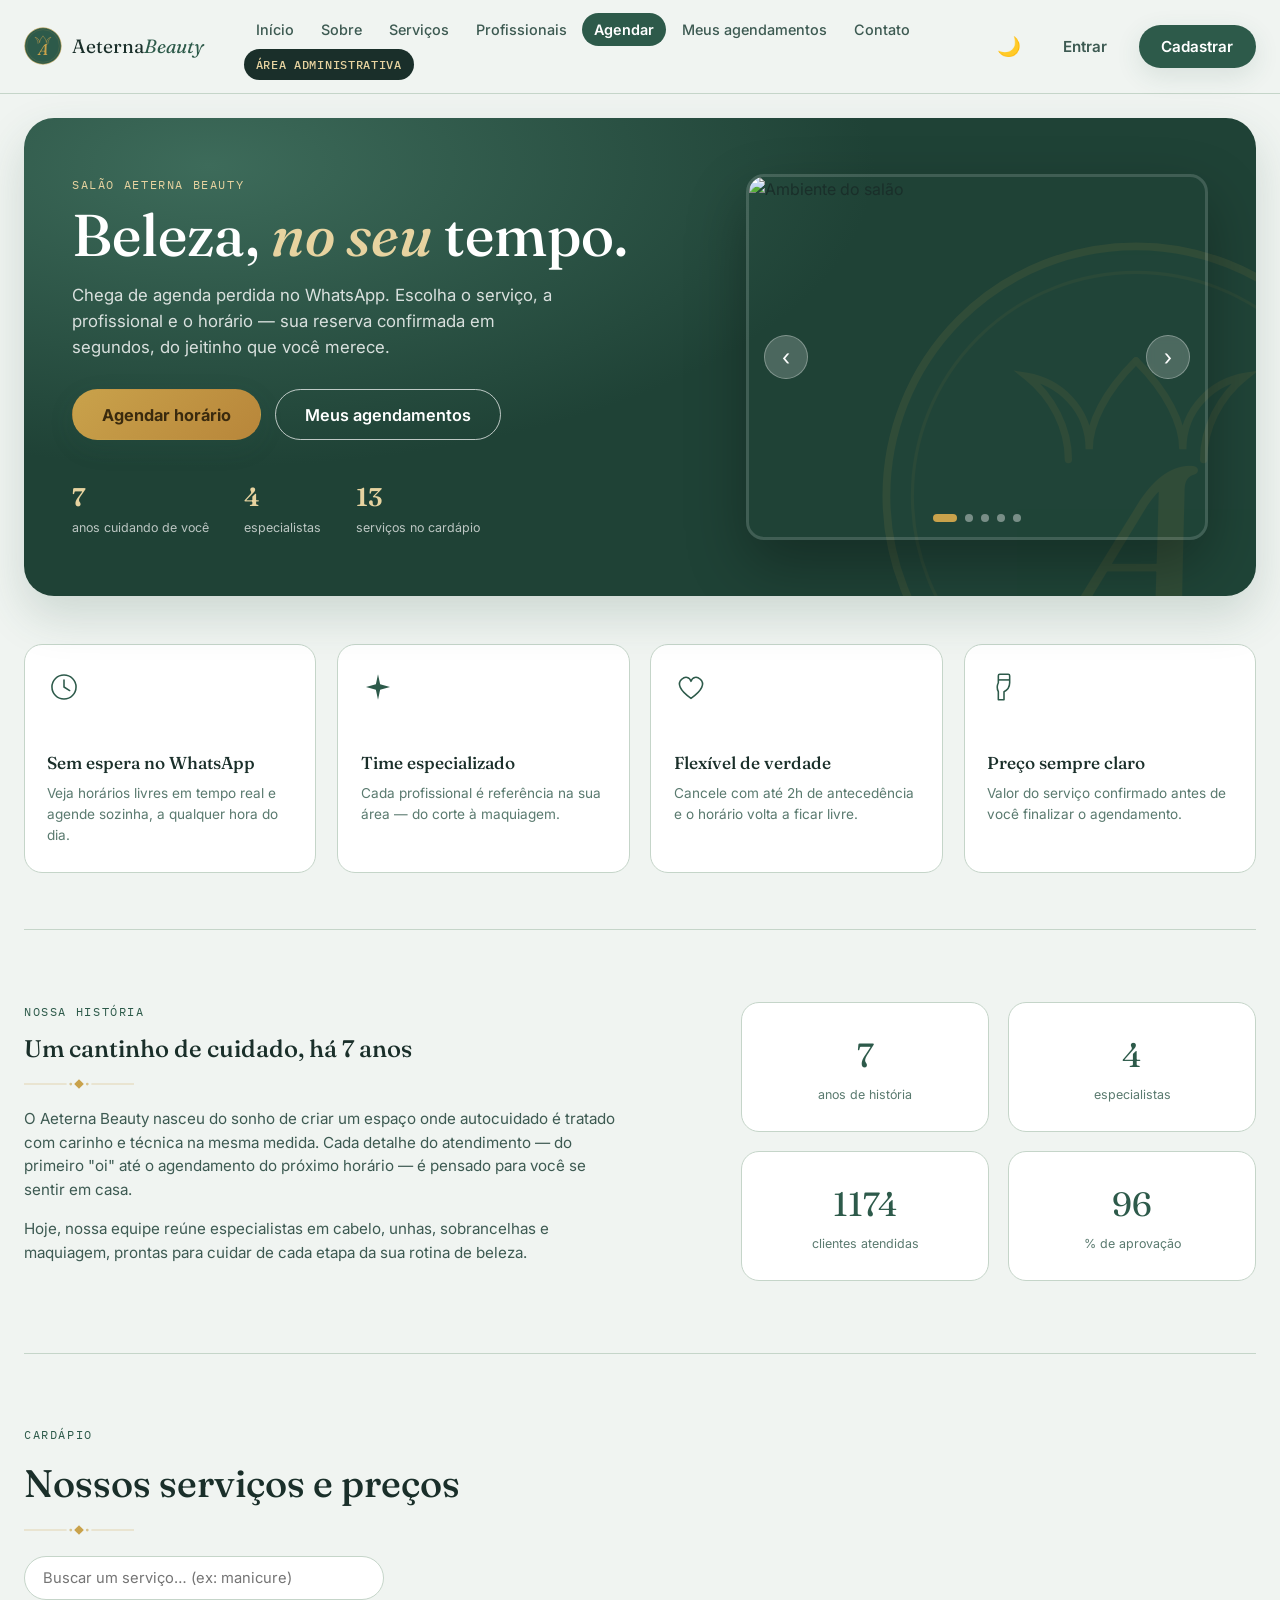
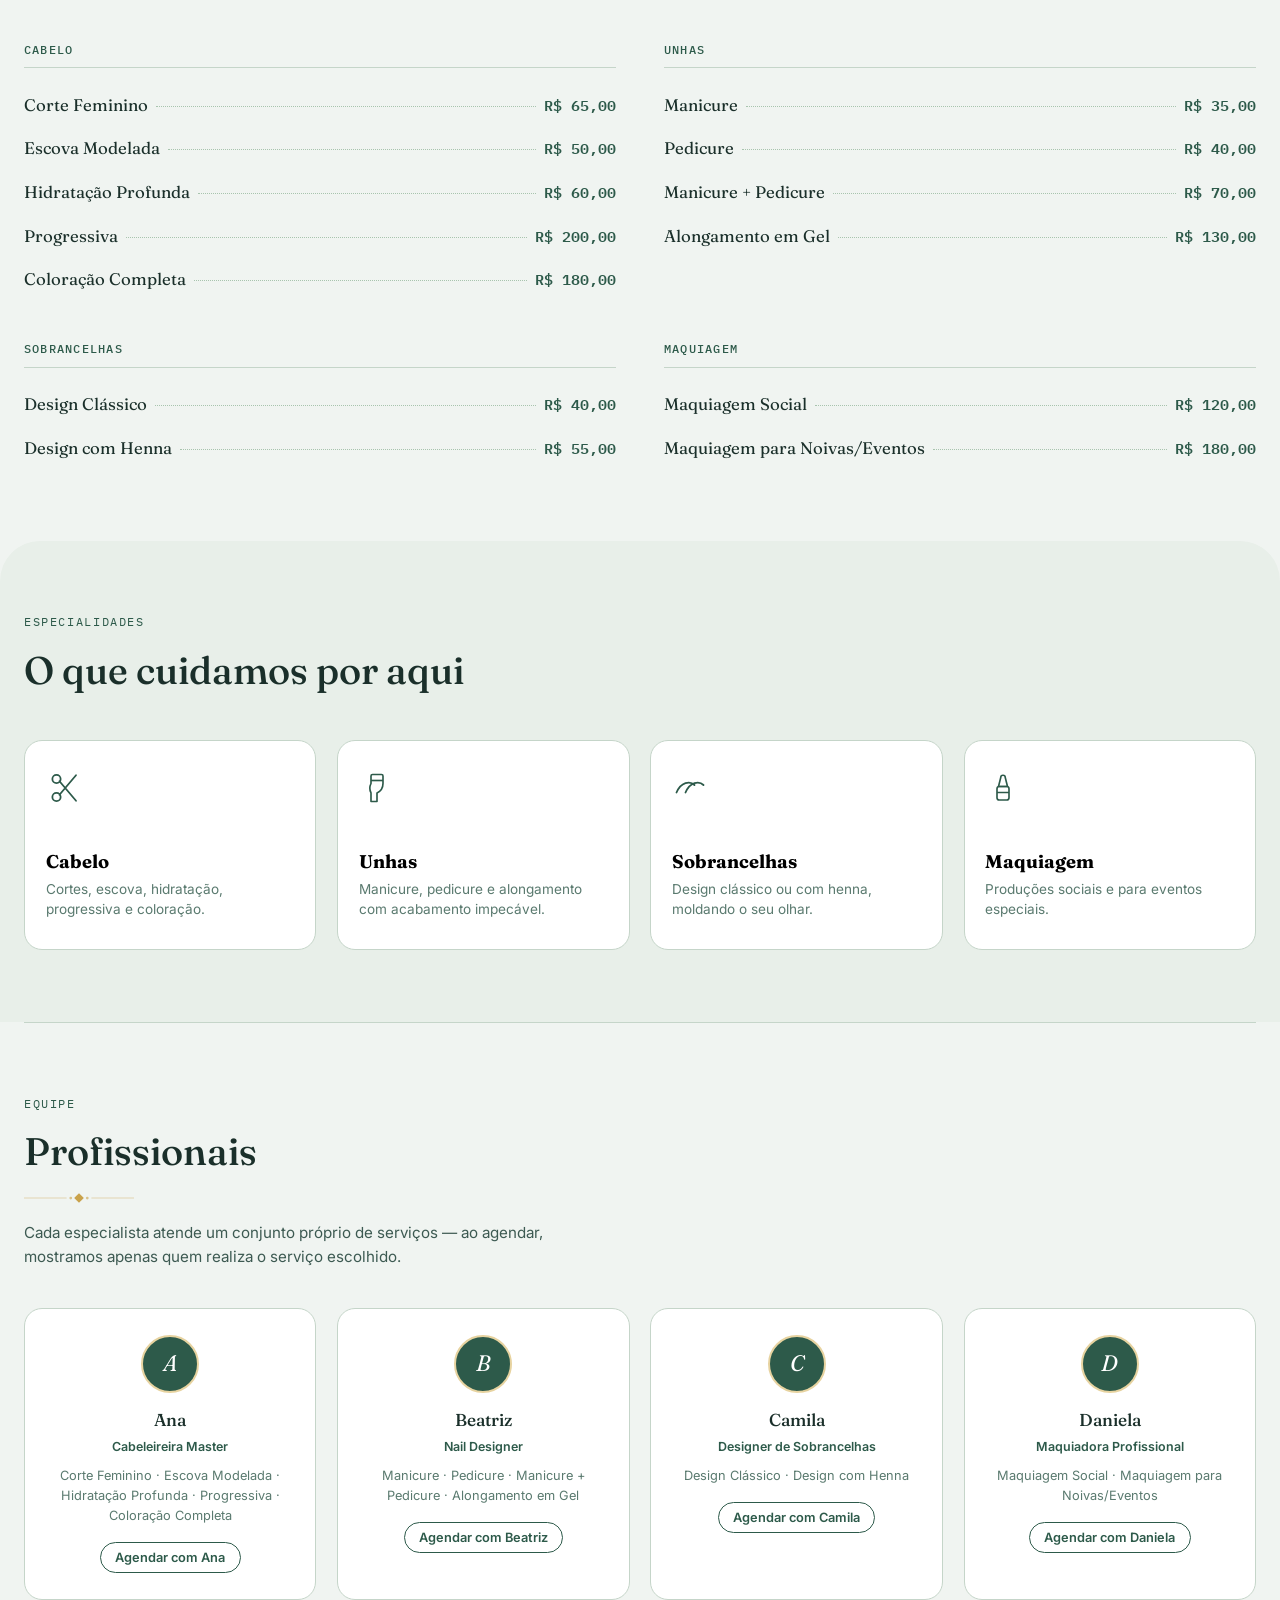
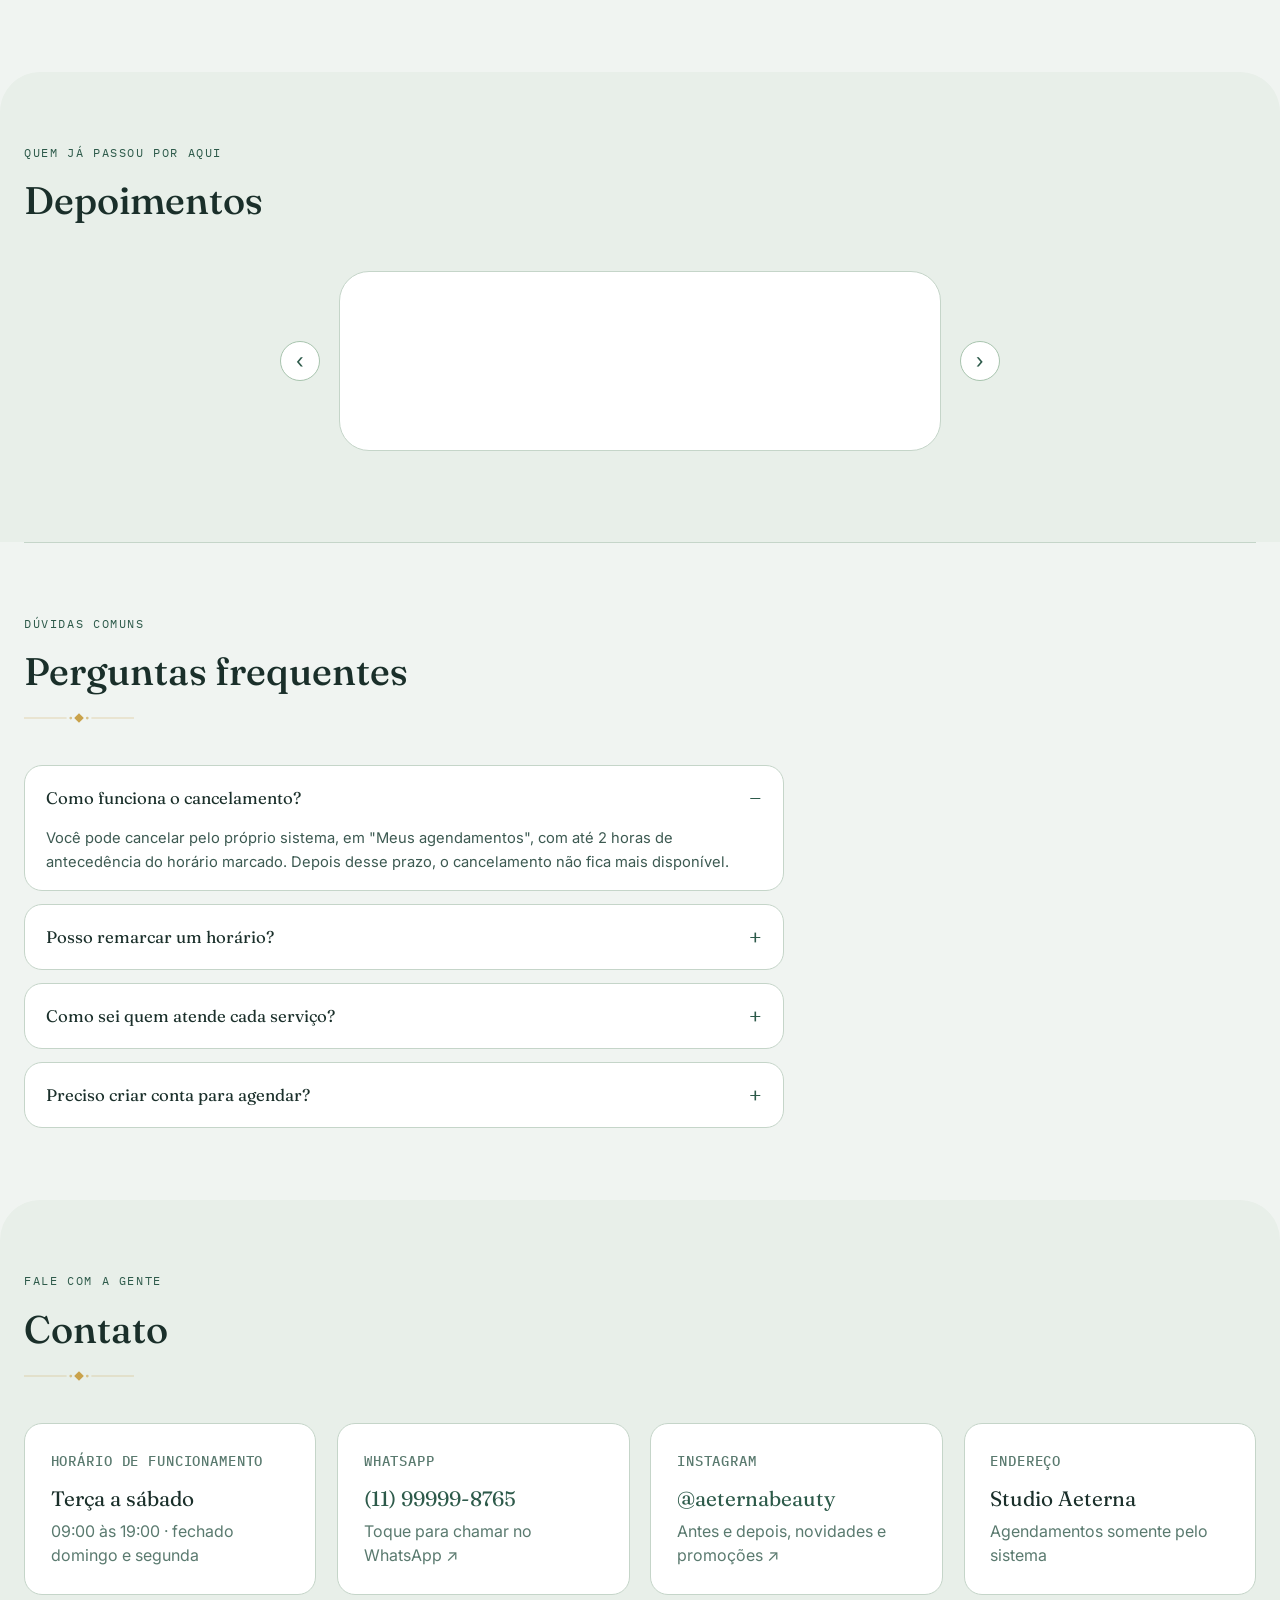
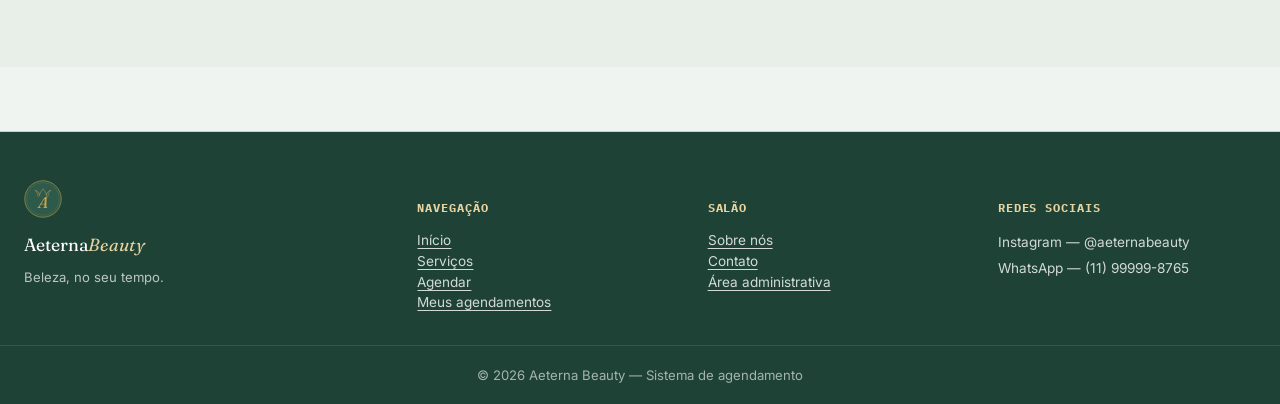
==== commit 6713be02: "Aeterna" ====
--- a/Aeterna/index.html
+++ b/Aeterna/index.html
@@ -1,5 +1,5 @@
 <!DOCTYPE html>
-<html lang="pt-BR">
+<html lang="pt-BR" data-theme="light">
 <head>
 <meta charset="UTF-8">
 <meta name="viewport" content="width=device-width, initial-scale=1.0">
@@ -12,7 +12,7 @@
 </head>
 <body>
 
-<!-- ===================== SPRITE DA LOGO (reutilizada no header, hero e rodapé) ===================== -->
+<!-- ===================== SPRITE DA LOGO ===================== -->
 <svg width="0" height="0" style="position:absolute" aria-hidden="true">
   <defs>
     <symbol id="brand-mark" viewBox="0 0 100 100">
@@ -23,41 +23,14 @@
       <path d="M50 24 C 56 30 59 36 59 41 C 59 33 65 28 71 27 C 66 31 63 37 63 43" fill="none" stroke="var(--gold)" stroke-width="1.4" stroke-linecap="round" opacity="0.9"/>
       <text x="50" y="74" text-anchor="middle" font-family="Fraunces, serif" font-style="italic" font-weight="500" font-size="42" fill="var(--gold)">A</text>
     </symbol>
-    <symbol id="icon-scissors" viewBox="0 0 48 48">
-      <circle cx="14" cy="12" r="5.5" fill="none" stroke="currentColor" stroke-width="2.4"/>
-      <circle cx="14" cy="36" r="5.5" fill="none" stroke="currentColor" stroke-width="2.4"/>
-      <path d="M18 15 L40 41 M18 33 L40 7" fill="none" stroke="currentColor" stroke-width="2.4" stroke-linecap="round"/>
-    </symbol>
-    <symbol id="icon-nail" viewBox="0 0 48 48">
-      <path d="M18 6 h12 a2 2 0 0 1 2 2 v10 a14 14 0 0 1 -8 12.6 V42 h-8 v-11.4 A14 14 0 0 1 16 18 V8 a2 2 0 0 1 2 -2 Z" fill="none" stroke="currentColor" stroke-width="2.2" stroke-linejoin="round"/>
-      <path d="M16 14 h16" stroke="currentColor" stroke-width="2.2"/>
-    </symbol>
-    <symbol id="icon-brow" viewBox="0 0 48 48">
-      <path d="M6 30 C 12 16, 24 14, 30 20" fill="none" stroke="currentColor" stroke-width="2.4" stroke-linecap="round"/>
-      <path d="M18 30 C 24 16, 36 14, 42 20" fill="none" stroke="currentColor" stroke-width="2.4" stroke-linecap="round"/>
-    </symbol>
-    <symbol id="icon-lipstick" viewBox="0 0 48 48">
-      <path d="M18 22 h12 l-3 -12 a3 3 0 0 0 -6 0 Z" fill="none" stroke="currentColor" stroke-width="2.2" stroke-linejoin="round"/>
-      <rect x="16" y="22" width="16" height="18" rx="3" fill="none" stroke="currentColor" stroke-width="2.2"/>
-      <path d="M16 30 h16" stroke="currentColor" stroke-width="2"/>
-    </symbol>
-    <symbol id="icon-sparkle" viewBox="0 0 48 48">
-      <path d="M24 6 L27 20 L41 24 L27 28 L24 42 L21 28 L7 24 L21 20 Z" fill="currentColor"/>
-    </symbol>
-    <symbol id="icon-clock" viewBox="0 0 48 48">
-      <circle cx="24" cy="24" r="17" fill="none" stroke="currentColor" stroke-width="2.2"/>
-      <path d="M24 14 v10 l8 5" fill="none" stroke="currentColor" stroke-width="2.2" stroke-linecap="round" stroke-linejoin="round"/>
-    </symbol>
-    <symbol id="icon-heart" viewBox="0 0 48 48">
-      <path d="M24 40 C 8 29 4 19 11 13 C 16 8.5 22 10 24 16 C 26 10 32 8.5 37 13 C 44 19 40 29 24 40 Z" fill="none" stroke="currentColor" stroke-width="2.2" stroke-linejoin="round"/>
-    </symbol>
-    <symbol id="ornament-divider" viewBox="0 0 160 20">
-      <path d="M0 10 H62" stroke="currentColor" stroke-width="1" opacity="0.55"/>
-      <path d="M98 10 H160" stroke="currentColor" stroke-width="1" opacity="0.55"/>
-      <path d="M80 3 L87 10 L80 17 L73 10 Z" fill="currentColor"/>
-      <circle cx="68" cy="10" r="2" fill="currentColor" opacity="0.6"/>
-      <circle cx="92" cy="10" r="2" fill="currentColor" opacity="0.6"/>
-    </symbol>
+    <symbol id="icon-scissors" viewBox="0 0 48 48"><circle cx="14" cy="12" r="5.5" fill="none" stroke="currentColor" stroke-width="2.4"/><circle cx="14" cy="36" r="5.5" fill="none" stroke="currentColor" stroke-width="2.4"/><path d="M18 15 L40 41 M18 33 L40 7" fill="none" stroke="currentColor" stroke-width="2.4" stroke-linecap="round"/></symbol>
+    <symbol id="icon-nail" viewBox="0 0 48 48"><path d="M18 6 h12 a2 2 0 0 1 2 2 v10 a14 14 0 0 1 -8 12.6 V42 h-8 v-11.4 A14 14 0 0 1 16 18 V8 a2 2 0 0 1 2 -2 Z" fill="none" stroke="currentColor" stroke-width="2.2" stroke-linejoin="round"/><path d="M16 14 h16" stroke="currentColor" stroke-width="2.2"/></symbol>
+    <symbol id="icon-brow" viewBox="0 0 48 48"><path d="M6 30 C 12 16, 24 14, 30 20" fill="none" stroke="currentColor" stroke-width="2.4" stroke-linecap="round"/><path d="M18 30 C 24 16, 36 14, 42 20" fill="none" stroke="currentColor" stroke-width="2.4" stroke-linecap="round"/></symbol>
+    <symbol id="icon-lipstick" viewBox="0 0 48 48"><path d="M18 22 h12 l-3 -12 a3 3 0 0 0 -6 0 Z" fill="none" stroke="currentColor" stroke-width="2.2" stroke-linejoin="round"/><rect x="16" y="22" width="16" height="18" rx="3" fill="none" stroke="currentColor" stroke-width="2.2"/><path d="M16 30 h16" stroke="currentColor" stroke-width="2"/></symbol>
+    <symbol id="icon-sparkle" viewBox="0 0 48 48"><path d="M24 6 L27 20 L41 24 L27 28 L24 42 L21 28 L7 24 L21 20 Z" fill="currentColor"/></symbol>
+    <symbol id="icon-clock" viewBox="0 0 48 48"><circle cx="24" cy="24" r="17" fill="none" stroke="currentColor" stroke-width="2.2"/><path d="M24 14 v10 l8 5" fill="none" stroke="currentColor" stroke-width="2.2" stroke-linecap="round" stroke-linejoin="round"/></symbol>
+    <symbol id="icon-heart" viewBox="0 0 48 48"><path d="M24 40 C 8 29 4 19 11 13 C 16 8.5 22 10 24 16 C 26 10 32 8.5 37 13 C 44 19 40 29 24 40 Z" fill="none" stroke="currentColor" stroke-width="2.2" stroke-linejoin="round"/></symbol>
+    <symbol id="ornament-divider" viewBox="0 0 160 20"><path d="M0 10 H62" stroke="currentColor" stroke-width="1" opacity="0.55"/><path d="M98 10 H160" stroke="currentColor" stroke-width="1" opacity="0.55"/><path d="M80 3 L87 10 L80 17 L73 10 Z" fill="currentColor"/><circle cx="68" cy="10" r="2" fill="currentColor" opacity="0.6"/><circle cx="92" cy="10" r="2" fill="currentColor" opacity="0.6"/></symbol>
   </defs>
 </svg>
 
@@ -82,6 +55,7 @@
     </nav>
 
     <div class="header-actions">
+      <button id="theme-toggle" class="btn btn-ghost icon-btn" aria-label="Alternar modo escuro">🌙</button>
       <span id="user-chip" class="user-chip hidden"></span>
       <button id="btn-login" class="btn btn-ghost">Entrar</button>
       <button id="btn-register" class="btn btn-primary">Cadastrar</button>
@@ -116,19 +90,19 @@
         </dl>
       </div>
 
-      <div class="hero-ticket-wrap">
-        <div class="ticket ticket--sample">
-          <div class="ticket-top">
-            <span class="ticket-label">Bilhete de agendamento</span>
-            <span class="ticket-id">Nº 00214</span>
+      <!-- CARROSSEL DE IMAGENS -->
+      <div class="hero-carousel-wrap">
+        <div class="carousel" id="hero-carousel">
+          <div class="carousel-track" id="carousel-track">
+            <div class="carousel-slide"><img src="https://images.unsplash.com/photo-1560066984-138dadb4c035?w=800&h=600&fit=crop" alt="Ambiente do salão"></div>
+            <div class="carousel-slide"><img src="https://images.unsplash.com/photo-1522337360788-8b13dee7a37e?w=800&h=600&fit=crop" alt="Manicure profissional"></div>
+            <div class="carousel-slide"><img src="https://images.unsplash.com/photo-1487412947147-5cebf100ffc2?w=800&h=600&fit=crop" alt="Maquiagem e beleza"></div>
+            <div class="carousel-slide"><img src="https://images.unsplash.com/photo-1562322140-8baeececf3df?w=800&h=600&fit=crop" alt="Cabelo e penteado"></div>
+            <div class="carousel-slide"><img src="https://images.unsplash.com/photo-1516975080664-ed2fc6a32937?w=800&h=600&fit=crop" alt="Produtos de beleza"></div>
           </div>
-          <div class="ticket-row"><span>Serviço</span><strong>Corte Feminino</strong></div>
-          <div class="ticket-row"><span>Profissional</span><strong>Ana</strong></div>
-          <div class="ticket-row"><span>Data</span><strong>22 Ago · Sáb</strong></div>
-          <div class="ticket-perf"><span class="notch notch-left"></span><span class="notch notch-right"></span></div>
-          <div class="ticket-row"><span>Horário</span><strong>14:00</strong></div>
-          <div class="ticket-row"><span>Valor</span><strong>R$ 60,00</strong></div>
-          <div class="ticket-stamp">Confirmado</div>
+          <button class="carousel-btn prev" id="carousel-prev">‹</button>
+          <button class="carousel-btn next" id="carousel-next">›</button>
+          <div class="carousel-dots" id="carousel-dots"></div>
         </div>
       </div>
     </section>
--- a/Aeterna/style.css
+++ b/Aeterna/style.css
@@ -1,23 +1,21 @@
 /* =========================================================
-   AETERNA BEAUTY — design tokens
-   Paleta "fofo e clássico": blush + creme + vinho + dourado,
-   tipografia editorial (Fraunces + Inter + IBM Plex Mono).
+   AETERNA BEAUTY — design tokens (VERSÃO VERDE)
    ========================================================= */
 :root{
-  --ink:        #3B2430;
-  --ink-soft:   #6B4C57;
-  --ink-faint:  #8B6E78;
-
-  --bg:         #FBF3EF;
+  --ink:        #1A2F2A;
+  --ink-soft:   #3D5A52;
+  --ink-faint:  #5A7A6F;
+
+  --bg:         #F0F4F1;
   --surface:    #FFFFFF;
-  --surface-alt:#F7E4E8;
-
-  --blush:      #F1CBD3;
-  --blush-deep: #E3A6B3;
-
-  --wine:       #8C3A4C;
-  --wine-deep:  #6E2C3B;
-  --wine-tint:  #F6E1E5;
+  --surface-alt:#E8EFE9;
+
+  --blush:      #C5D5C9;
+  --blush-deep: #A8C4AE;
+
+  --wine:       #2D5A4A;
+  --wine-deep:  #1F4236;
+  --wine-tint:  #E8F0EA;
 
   --gold:       #C9A24B;
   --gold-soft:  #E7D3A0;
@@ -29,12 +27,36 @@
   --radius-m: 18px;
   --radius-l: 30px;
 
-  --shadow-soft: 0 8px 26px rgba(108,44,59,0.10);
-  --shadow-lift: 0 20px 46px rgba(108,44,59,0.18);
+  --shadow-soft: 0 8px 26px rgba(45,90,74,0.12);
+  --shadow-lift: 0 20px 46px rgba(45,90,74,0.18);
 
   --font-display: 'Fraunces', serif;
   --font-body: 'Inter', -apple-system, sans-serif;
   --font-mono: 'IBM Plex Mono', 'Courier New', monospace;
+}
+
+/* ================= MODO ESCURO ================= */
+[data-theme="dark"]{
+  --ink:        #E8F0EA;
+  --ink-soft:   #C5D5C9;
+  --ink-faint:  #A8C4AE;
+
+  --bg:         #0F1A16;
+  --surface:    #1A2F2A;
+  --surface-alt:#2D4238;
+
+  --blush:      #3D5A52;
+  --blush-deep: #2D5A4A;
+
+  --wine:       #5A8A75;
+  --wine-deep:  #3D6B5A;
+  --wine-tint:  #1A2F2A;
+
+  --gold:       #E7D3A0;
+  --gold-soft:  #C9A24B;
+
+  --shadow-soft: 0 8px 26px rgba(0,0,0,0.4);
+  --shadow-lift: 0 20px 46px rgba(0,0,0,0.6);
 }
 
 *, *::before, *::after{ box-sizing: border-box; }
@@ -46,6 +68,7 @@
   color: var(--ink);
   line-height: 1.55;
   -webkit-font-smoothing: antialiased;
+  transition: background 0.4s ease, color 0.4s ease;
 }
 h1,h2,h3{ font-family: var(--font-display); color: var(--ink); margin:0; font-weight:500; }
 p{ margin:0; }
@@ -82,14 +105,17 @@
 .btn-lg{ padding: .9rem 1.8rem; font-size:1.02rem; }
 .btn-block{ width:100%; }
 .btn:disabled{ opacity:.45; cursor:not-allowed; }
+.icon-btn { font-size: 1.2rem; padding: .5rem; border-radius: 50%; }
 .link-btn{ background:none; border:none; color: inherit; text-align:left; text-decoration: underline; text-underline-offset: 3px; font-size:.85rem; display:block; padding:.15rem 0; }
 
 /* ---------- header ---------- */
 .site-header{
   position: sticky; top:0; z-index:50;
-  background: rgba(251,243,239,0.92); backdrop-filter: blur(10px);
+  background: var(--bg);
   border-bottom: 1px solid var(--blush);
 }
+[data-theme="dark"] .site-header{ background: var(--bg); }
+
 .header-inner{
   max-width:1280px; margin:0 auto; padding: .8rem 1.5rem;
   display:flex; align-items:center; gap:1.5rem;
@@ -140,12 +166,12 @@
 .reveal{ opacity:0; transform: translateY(18px); transition: opacity .6s ease, transform .6s ease; }
 .reveal.in-view{ opacity:1; transform:none; }
 
-/* ---------- hero ---------- */
+/* ---------- hero & CARROSSEL ---------- */
 .hero{
   position:relative; overflow:hidden;
   display:grid; grid-template-columns: 1.15fr .85fr; gap: 3rem; align-items:center;
   padding: 3.5rem 3rem; margin: 1.5rem 0 3rem;
-  background: radial-gradient(120% 140% at 15% 10%, #7a3245 0%, var(--wine-deep) 45%, #4c1f2b 100%);
+  background: radial-gradient(120% 140% at 15% 10%, #3D6B5A 0%, var(--wine-deep) 45%, #1F4236 100%);
   border-radius: var(--radius-l);
   box-shadow: var(--shadow-lift);
 }
@@ -162,7 +188,181 @@
 .hero-stats dt{ font-family: var(--font-display); font-weight:600; font-size:1.6rem; color: var(--gold-soft); }
 .hero-stats dd{ margin:0; font-size:.78rem; color: rgba(255,255,255,0.7); }
 
-.hero-ticket-wrap{ position:relative; z-index:1; display:flex; justify-content:center; }
+/* Carrossel Estilizado */
+.hero-carousel-wrap{ position:relative; z-index:1; display:flex; justify-content:center; }
+.carousel{
+  position:relative; width:100%; max-width:480px; border-radius: var(--radius-m);
+  overflow:hidden; box-shadow: 0 25px 60px rgba(0,0,0,0.3); border: 3px solid rgba(255,255,255,0.15);
+  flex-shrink: 0;
+}
+.carousel-track{
+  display:flex; transition: transform 0.5s cubic-bezier(0.25, 1, 0.5, 1);
+  width:100%; will-change: transform;
+}
+.carousel-slide{
+  flex: 0 0 100%; width:100%;
+}
+.carousel-slide img{ width:100%; height:360px; object-fit:cover; display:block; }
+.carousel-btn{
+  position:absolute; top:50%; transform:translateY(-50%);
+  background: rgba(255,255,255,0.2); backdrop-filter: blur(4px); color:#fff; border: 1px solid rgba(255,255,255,0.3);
+  width:44px; height:44px; border-radius:50%; font-size:1.4rem;
+  cursor:pointer; display:flex; align-items:center; justify-content:center;
+  transition: all 0.2s;
+}
+.carousel-btn:hover{ background: var(--gold); color:#fff; border-color: var(--gold); }
+.carousel-btn.prev{ left:15px; }
+.carousel-btn.next{ right:15px; }
+.carousel-dots{
+  position:absolute; bottom:15px; left:50%; transform:translateX(-50%);
+  display:flex; gap:8px;
+}
+.carousel-dots button{
+  width:8px; height:8px; border-radius:50%; background: rgba(255,255,255,0.4);
+  border:none; padding:0; cursor:pointer; transition: all 0.3s ease;
+}
+.carousel-dots button.active{ background: var(--gold); width:24px; border-radius:4px; }
+
+/* ---------- perks ---------- */
+.perks-strip{ display:grid; grid-template-columns: repeat(4,1fr); gap:1.3rem; padding: 0 0 3.5rem; border-top:none; }
+.perk{ background: var(--surface); border:1px solid var(--blush); border-radius: var(--radius-m); padding:1.6rem 1.4rem; transition: transform .2s ease, box-shadow .2s ease; }
+.perk:hover{ transform: translateY(-4px); box-shadow: var(--shadow-soft); }
+.perk-icon{ width:34px; height:34px; color: var(--wine); margin-bottom:1rem; }
+.perk h4{ font-family: var(--font-display); font-weight:500; font-size:1.08rem; margin-bottom:.4rem; }
+.perk p{ font-size:.85rem; color: var(--ink-faint); line-height:1.55; }
+
+/* ---------- sobre ---------- */
+.sobre-grid{ display:grid; grid-template-columns: 1.3fr 1fr; gap:3rem; align-items:center; }
+.sobre-copy p.section-note{ margin-bottom:1rem; }
+.sobre-stats{ display:grid; grid-template-columns: repeat(2,1fr); gap:1.2rem; }
+.sobre-stat{ background: var(--surface); border:1px solid var(--blush); border-radius: var(--radius-m); padding:1.6rem 1.2rem; text-align:center; }
+.sobre-stat span{ display:block; font-family: var(--font-display); font-size:2.1rem; color: var(--wine); }
+.sobre-stat small{ font-size:.78rem; color: var(--ink-faint); }
+
+/* ---------- services menu ---------- */
+.services-search{ margin-top:1.2rem; max-width:360px; }
+.services-search input{
+  width:100%; padding:.75rem 1.1rem; border-radius:999px; border:1.5px solid var(--blush);
+  background: var(--surface); font-size:.92rem; color: var(--ink);
+}
+.services-search input:focus{ border-color: var(--wine); }
+.menu-groups{ display:grid; grid-template-columns: repeat(2, 1fr); gap: 2.4rem 3rem; }
+.menu-group h3{
+  font-family: var(--font-mono); font-size:.78rem; letter-spacing:.1em; text-transform:uppercase;
+  color: var(--wine); margin-bottom: .9rem; padding-bottom:.5rem; border-bottom:1px solid var(--blush);
+}
+.menu-item{ display:flex; align-items:baseline; gap:.5rem; padding: .55rem 0; }
+.menu-item .name{ font-family: var(--font-display); font-size:1.05rem; }
+.menu-item .leader{ flex:1; border-bottom: 1px dotted var(--blush-deep); transform: translateY(-4px); }
+.menu-item .price{ font-family: var(--font-mono); font-size:.92rem; color: var(--wine); font-weight:600; }
+.menu-empty{ color: var(--ink-faint); font-size:.9rem; grid-column: 1 / -1; }
+
+/* ---------- gallery / categorias ---------- */
+.gallery-grid{ display:grid; grid-template-columns: repeat(4,1fr); gap:1.3rem; }
+.gallery-card{
+  background: var(--surface); border:1px solid var(--blush); border-radius: var(--radius-m);
+  padding: 1.8rem 1.3rem; text-align:left; transition: transform .2s ease, box-shadow .2s ease;
+}
+.gallery-card:hover{ transform: translateY(-4px); box-shadow: var(--shadow-soft); }
+.gallery-icon{ width:36px; height:36px; color: var(--wine); margin-bottom:1rem; }
+.gallery-card h4{ font-family: var(--font-display); font-size:1.15rem; margin-bottom:.4rem; }
+.gallery-card p{ font-size:.85rem; color: var(--ink-faint); line-height:1.5; }
+
+/* ---------- professionals ---------- */
+.pro-grid{ display:grid; grid-template-columns: repeat(4, 1fr); gap:1.3rem; }
+.pro-card{
+  background: var(--surface); border-radius: var(--radius-m); padding:1.6rem 1.2rem; text-align:center;
+  border:1px solid var(--blush); transition: transform .2s ease, box-shadow .2s ease;
+}
+.pro-card:hover{ transform: translateY(-3px); box-shadow: var(--shadow-soft); }
+.pro-avatar{
+  width:58px; height:58px; border-radius:50%; margin:0 auto .9rem; display:flex; align-items:center; justify-content:center;
+  font-family: var(--font-display); font-style:italic; font-size:1.4rem; color:#fff; background: var(--wine);
+  border: 2px solid var(--gold-soft);
+}
+.pro-card h4{ font-family: var(--font-display); font-weight:500; font-size:1.08rem; margin:0 0 .2rem; }
+.pro-role{ font-size:.78rem; color: var(--wine); font-weight:600; margin-bottom:.6rem; }
+.pro-services{ font-size:.8rem; color: var(--ink-faint); margin-bottom:1rem; }
+.pro-cta{ font-size:.8rem; padding:.45rem .9rem; }
+
+/* ---------- testimonials ---------- */
+.testimonial-wrap{ display:flex; align-items:center; gap:1.2rem; max-width:720px; margin:0 auto; }
+.testimonial-card{
+  flex:1; background: var(--surface); border:1px solid var(--blush); border-radius: var(--radius-l);
+  padding: 2.2rem 2.4rem; text-align:center; min-height:180px; display:flex; flex-direction:column; justify-content:center; gap:1rem;
+}
+.testimonial-quote{ font-family: var(--font-display); font-style:italic; font-size:1.2rem; color: var(--ink); line-height:1.5; }
+.testimonial-author{ font-family: var(--font-mono); font-size:.78rem; text-transform:uppercase; letter-spacing:.06em; color: var(--wine); }
+.testimonial-nav{
+  width:40px; height:40px; border-radius:50%; border:1.5px solid var(--blush-deep); background: var(--surface);
+  font-size:1.3rem; color: var(--wine); flex-shrink:0; display:flex; align-items:center; justify-content:center;
+}
+.testimonial-nav:hover{ background: var(--wine); color:#fff; border-color: var(--wine); }
+.testimonial-dots{ display:flex; justify-content:center; gap:.5rem; margin-top:1.2rem; }
+.testimonial-dots button{ width:8px; height:8px; border-radius:50%; background: var(--blush-deep); border:none; padding:0; }
+.testimonial-dots button.active{ background: var(--wine); width:22px; border-radius:5px; transition: width .2s ease; }
+
+/* ---------- FAQ ---------- */
+.faq-list{ max-width: 760px; display:flex; flex-direction:column; gap:.8rem; }
+.faq-item{ background: var(--surface); border:1px solid var(--blush); border-radius: var(--radius-m); padding: 1rem 1.3rem; }
+.faq-item summary{ cursor:pointer; list-style:none; font-family: var(--font-display); font-size:1.05rem; display:flex; justify-content:space-between; align-items:center; gap:1rem; }
+.faq-item summary::-webkit-details-marker{ display:none; }
+.faq-item summary::after{ content:'+'; font-family: var(--font-mono); font-size:1.3rem; color: var(--wine); flex-shrink:0; }
+.faq-item[open] summary::after{ content:'–'; }
+.faq-item p{ margin-top:.8rem; color: var(--ink-soft); font-size:.92rem; line-height:1.6; }
+
+/* ---------- contact ---------- */
+.contact-grid{ display:grid; grid-template-columns: repeat(4,1fr); gap:1.3rem; }
+.info-card{ background: var(--surface); border-radius: var(--radius-m); padding:1.6rem; border:1px solid var(--blush); }
+.info-card h3{ font-size:.9rem; font-family: var(--font-mono); text-transform:uppercase; letter-spacing:.06em; color: var(--ink-faint); margin-bottom:.7rem; }
+.info-big{ font-family: var(--font-display); font-size:1.3rem; margin-bottom:.2rem; }
+.info-card-link{ display:block; text-decoration:none; color: inherit; transition: transform .2s ease, box-shadow .2s ease; }
+.info-card-link:hover{ transform: translateY(-3px); box-shadow: var(--shadow-soft); }
+.info-card-link .info-big{ color: var(--wine); }
+
+/* ---------- stepper (booking) ---------- */
+.stepper{ list-style:none; display:flex; gap:.5rem; padding:0; margin: 0 0 2.4rem; flex-wrap:wrap; }
+.stepper li{ display:flex; align-items:center; gap:.55rem; font-size:.85rem; color: var(--ink-faint); padding:.4rem .7rem .4rem .4rem; border-radius:999px; }
+.stepper li.active{ color: var(--ink); background: var(--surface); box-shadow: var(--shadow-soft); }
+.stepper li.done{ color: var(--wine); }
+.step-num{ width:24px; height:24px; border-radius:50%; display:flex; align-items:center; justify-content:center; font-family: var(--font-mono); font-size:.75rem; background: var(--surface-alt); color: var(--ink-faint); flex-shrink:0; }
+.stepper li.active .step-num{ background: var(--wine); color:#fff; }
+.stepper li.done .step-num{ background: var(--gold); color:#3A2A0E; }
+
+.booking-layout{ display:grid; grid-template-columns: 1fr 320px; gap:2.6rem; align-items:start; }
+.booking-panel{ background: var(--surface); border-radius: var(--radius-l); padding: 2rem; border:1px solid var(--blush); min-height: 340px; }
+.booking-ticket-preview{ position: sticky; top: 90px; }
+.preview-label{ font-family: var(--font-mono); font-size:.72rem; text-transform:uppercase; letter-spacing:.1em; color: var(--ink-faint); margin-bottom:.8rem; }
+.confirm-box{ margin-top:1.2rem; }
+
+.step-title{ font-family: var(--font-display); font-size:1.4rem; margin-bottom:1.4rem; }
+.option-grid{ display:grid; grid-template-columns: repeat(2,1fr); gap:.8rem; }
+.option-card{ text-align:left; background: var(--bg); border: 1.5px solid var(--blush); border-radius: var(--radius-s); padding: .95rem 1.1rem; display:flex; flex-direction:column; gap:.15rem; transition: border-color .15s ease, background .15s ease; }
+.option-card:hover{ border-color: var(--wine); }
+.option-card.selected{ border-color: var(--wine); background: var(--wine-tint); }
+.option-card .oc-title{ font-family: var(--font-display); font-size:1rem; }
+.option-card .oc-sub{ font-size:.78rem; color: var(--ink-faint); }
+.option-card .oc-price{ font-family: var(--font-mono); font-size:.85rem; color: var(--wine); font-weight:600; margin-top:.2rem; }
+
+.date-strip{ display:flex; gap:.7rem; overflow-x:auto; padding-bottom:.5rem; }
+.date-pill{ flex: 0 0 auto; width:64px; text-align:center; padding:.8rem .3rem; border-radius: var(--radius-s); border:1.5px solid var(--blush); background: var(--bg); font-family: var(--font-mono); }
+.date-pill .dow{ display:block; font-size:.68rem; text-transform:uppercase; color: var(--ink-faint); }
+.date-pill .dnum{ display:block; font-size:1.15rem; font-family: var(--font-display); color: var(--ink); margin:.15rem 0; }
+.date-pill .mon{ display:block; font-size:.65rem; color: var(--ink-faint); }
+.date-pill.selected{ border-color: var(--wine); background: var(--wine-tint); }
+
+.time-grid{ display:grid; grid-template-columns: repeat(5,1fr); gap:.6rem; }
+.time-pill{ padding:.65rem .3rem; text-align:center; border-radius: var(--radius-s); border:1.5px solid var(--blush); background: var(--bg); font-family: var(--font-mono); font-size:.88rem; }
+.time-pill.selected{ border-color: var(--wine); background: var(--wine-tint); }
+.time-pill:disabled{ opacity:.35; text-decoration: line-through; cursor:not-allowed; }
+.empty-note{ color: var(--ink-faint); font-size:.9rem; padding: 1rem 0; }
+
+.booking-form-grid{ display:grid; gap:1rem; max-width:420px; }
+.booking-form-grid label{ display:flex; flex-direction:column; gap:.35rem; font-size:.85rem; color: var(--ink-soft); font-weight:600; }
+.booking-form-grid input{ padding:.7rem .9rem; border-radius: var(--radius-s); border:1.5px solid var(--blush); font-size:.95rem; background: var(--bg); color: var(--ink); }
+.booking-form-grid input:focus{ background:#fff; }
+
+.step-nav{ display:flex; justify-content:space-between; margin-top:2rem; }
 
 /* ---------- signature element: the ticket ---------- */
 .ticket{
@@ -170,8 +370,7 @@
   padding: 1.6rem 1.7rem 1.9rem; width:100%; max-width:340px;
   box-shadow: var(--shadow-lift); border:1px solid var(--blush);
 }
-.ticket--sample{ transform: rotate(2deg); }
-.ticket--sample:hover{ transform: rotate(0deg); transition: transform .3s ease; }
+[data-theme="dark"] .ticket{ background: linear-gradient(165deg, var(--surface) 0%, var(--surface-alt) 100%); }
 .ticket-top{ display:flex; justify-content:space-between; align-items:baseline; margin-bottom:1.1rem; }
 .ticket-label{ font-family: var(--font-mono); font-size:.66rem; letter-spacing:.08em; text-transform:uppercase; color: var(--ink-faint); }
 .ticket-id{ font-family: var(--font-mono); font-size:.66rem; color: var(--ink-faint); }
@@ -180,6 +379,7 @@
 .ticket-row strong{ font-family: var(--font-display); font-weight:500; font-size:1.02rem; text-align:right; }
 .ticket-perf{ position:relative; height:0; margin: .7rem -1.7rem; border-top: 1.5px dashed var(--blush); }
 .ticket-perf .notch{ position:absolute; top:-9px; width:18px; height:18px; border-radius:50%; background: var(--bg); }
+[data-theme="dark"] .ticket-perf .notch{ background: var(--bg); }
 .notch-left{ left:-9px; } .notch-right{ right:-9px; }
 .ticket-stamp{
   margin-top:1rem; display:inline-block; font-family: var(--font-mono); font-size:.72rem; font-weight:600;
@@ -191,161 +391,20 @@
 .ticket-empty{ color: var(--ink-faint); font-size:.9rem; text-align:center; padding: 1.5rem 0; }
 .ticket-actions{ margin-top:1.1rem; display:flex; gap:.6rem; }
 
-/* ---------- perks ---------- */
-.perks-strip{ display:grid; grid-template-columns: repeat(4,1fr); gap:1.3rem; padding: 0 0 3.5rem; border-top:none; }
-.perk{ background: var(--surface); border:1px solid var(--blush); border-radius: var(--radius-m); padding:1.6rem 1.4rem; transition: transform .2s ease, box-shadow .2s ease; }
-.perk:hover{ transform: translateY(-4px); box-shadow: var(--shadow-soft); }
-.perk-icon{ width:34px; height:34px; color: var(--wine); margin-bottom:1rem; }
-.perk h4{ font-family: var(--font-display); font-weight:500; font-size:1.08rem; margin-bottom:.4rem; }
-.perk p{ font-size:.85rem; color: var(--ink-faint); line-height:1.55; }
-
-/* ---------- sobre ---------- */
-.sobre-grid{ display:grid; grid-template-columns: 1.3fr 1fr; gap:3rem; align-items:center; }
-.sobre-copy p.section-note{ margin-bottom:1rem; }
-.sobre-stats{ display:grid; grid-template-columns: repeat(2,1fr); gap:1.2rem; }
-.sobre-stat{ background: var(--surface); border:1px solid var(--blush); border-radius: var(--radius-m); padding:1.6rem 1.2rem; text-align:center; }
-.sobre-stat span{ display:block; font-family: var(--font-display); font-size:2.1rem; color: var(--wine); }
-.sobre-stat small{ font-size:.78rem; color: var(--ink-faint); }
-
-/* ---------- services menu ---------- */
-.services-search{ margin-top:1.2rem; max-width:360px; }
-.services-search input{
-  width:100%; padding:.75rem 1.1rem; border-radius:999px; border:1.5px solid var(--blush);
-  background: var(--surface); font-size:.92rem;
-}
-.services-search input:focus{ border-color: var(--wine); }
-.menu-groups{ display:grid; grid-template-columns: repeat(2, 1fr); gap: 2.4rem 3rem; }
-.menu-group h3{
-  font-family: var(--font-mono); font-size:.78rem; letter-spacing:.1em; text-transform:uppercase;
-  color: var(--wine); margin-bottom: .9rem; padding-bottom:.5rem; border-bottom:1px solid var(--blush);
-}
-.menu-item{ display:flex; align-items:baseline; gap:.5rem; padding: .55rem 0; }
-.menu-item .name{ font-family: var(--font-display); font-size:1.05rem; }
-.menu-item .leader{ flex:1; border-bottom: 1px dotted var(--blush-deep); transform: translateY(-4px); }
-.menu-item .price{ font-family: var(--font-mono); font-size:.92rem; color: var(--wine); font-weight:600; }
-.menu-empty{ color: var(--ink-faint); font-size:.9rem; grid-column: 1 / -1; }
-
-/* ---------- gallery / categorias ---------- */
-.gallery-grid{ display:grid; grid-template-columns: repeat(4,1fr); gap:1.3rem; }
-.gallery-card{
-  background: var(--surface); border:1px solid var(--blush); border-radius: var(--radius-m);
-  padding: 1.8rem 1.3rem; text-align:left; transition: transform .2s ease, box-shadow .2s ease;
-}
-.gallery-card:hover{ transform: translateY(-4px); box-shadow: var(--shadow-soft); }
-.gallery-icon{ width:36px; height:36px; color: var(--wine); margin-bottom:1rem; }
-.gallery-card h4{ font-family: var(--font-display); font-size:1.15rem; margin-bottom:.4rem; }
-.gallery-card p{ font-size:.85rem; color: var(--ink-faint); line-height:1.5; }
-
-/* ---------- professionals ---------- */
-.pro-grid{ display:grid; grid-template-columns: repeat(4, 1fr); gap:1.3rem; }
-.pro-card{
-  background: var(--surface); border-radius: var(--radius-m); padding:1.6rem 1.2rem; text-align:center;
-  border:1px solid var(--blush); transition: transform .2s ease, box-shadow .2s ease;
-}
-.pro-card:hover{ transform: translateY(-3px); box-shadow: var(--shadow-soft); }
-.pro-avatar{
-  width:58px; height:58px; border-radius:50%; margin:0 auto .9rem; display:flex; align-items:center; justify-content:center;
-  font-family: var(--font-display); font-style:italic; font-size:1.4rem; color:#fff; background: var(--wine);
-  border: 2px solid var(--gold-soft);
-}
-.pro-card h4{ font-family: var(--font-display); font-weight:500; font-size:1.08rem; margin:0 0 .2rem; }
-.pro-role{ font-size:.78rem; color: var(--wine); font-weight:600; margin-bottom:.6rem; }
-.pro-services{ font-size:.8rem; color: var(--ink-faint); margin-bottom:1rem; }
-.pro-cta{ font-size:.8rem; padding:.45rem .9rem; }
-
-/* ---------- testimonials ---------- */
-.testimonial-wrap{ display:flex; align-items:center; gap:1.2rem; max-width:720px; margin:0 auto; }
-.testimonial-card{
-  flex:1; background: var(--surface); border:1px solid var(--blush); border-radius: var(--radius-l);
-  padding: 2.2rem 2.4rem; text-align:center; min-height:180px; display:flex; flex-direction:column; justify-content:center; gap:1rem;
-}
-.testimonial-quote{ font-family: var(--font-display); font-style:italic; font-size:1.2rem; color: var(--ink); line-height:1.5; }
-.testimonial-author{ font-family: var(--font-mono); font-size:.78rem; text-transform:uppercase; letter-spacing:.06em; color: var(--wine); }
-.testimonial-nav{
-  width:40px; height:40px; border-radius:50%; border:1.5px solid var(--blush-deep); background: var(--surface);
-  font-size:1.3rem; color: var(--wine); flex-shrink:0; display:flex; align-items:center; justify-content:center;
-}
-.testimonial-nav:hover{ background: var(--wine); color:#fff; border-color: var(--wine); }
-.testimonial-dots{ display:flex; justify-content:center; gap:.5rem; margin-top:1.2rem; }
-.testimonial-dots button{ width:8px; height:8px; border-radius:50%; background: var(--blush-deep); border:none; padding:0; }
-.testimonial-dots button.active{ background: var(--wine); width:22px; border-radius:5px; transition: width .2s ease; }
-
-/* ---------- FAQ ---------- */
-.faq-list{ max-width: 760px; display:flex; flex-direction:column; gap:.8rem; }
-.faq-item{ background: var(--surface); border:1px solid var(--blush); border-radius: var(--radius-m); padding: 1rem 1.3rem; }
-.faq-item summary{ cursor:pointer; list-style:none; font-family: var(--font-display); font-size:1.05rem; display:flex; justify-content:space-between; align-items:center; gap:1rem; }
-.faq-item summary::-webkit-details-marker{ display:none; }
-.faq-item summary::after{ content:'+'; font-family: var(--font-mono); font-size:1.3rem; color: var(--wine); flex-shrink:0; }
-.faq-item[open] summary::after{ content:'–'; }
-.faq-item p{ margin-top:.8rem; color: var(--ink-soft); font-size:.92rem; line-height:1.6; }
-
-/* ---------- contact ---------- */
-.contact-grid{ display:grid; grid-template-columns: repeat(4,1fr); gap:1.3rem; }
-.info-card{ background: var(--surface); border-radius: var(--radius-m); padding:1.6rem; border:1px solid var(--blush); }
-.info-card h3{ font-size:.9rem; font-family: var(--font-mono); text-transform:uppercase; letter-spacing:.06em; color: var(--ink-faint); margin-bottom:.7rem; }
-.info-big{ font-family: var(--font-display); font-size:1.3rem; margin-bottom:.2rem; }
-.info-card-link{ display:block; text-decoration:none; color: inherit; transition: transform .2s ease, box-shadow .2s ease; }
-.info-card-link:hover{ transform: translateY(-3px); box-shadow: var(--shadow-soft); }
-.info-card-link .info-big{ color: var(--wine); }
-
-/* ---------- stepper (booking) ---------- */
-.stepper{ list-style:none; display:flex; gap:.5rem; padding:0; margin: 0 0 2.4rem; flex-wrap:wrap; }
-.stepper li{ display:flex; align-items:center; gap:.55rem; font-size:.85rem; color: var(--ink-faint); padding:.4rem .7rem .4rem .4rem; border-radius:999px; }
-.stepper li.active{ color: var(--ink); background: var(--surface); box-shadow: var(--shadow-soft); }
-.stepper li.done{ color: var(--wine); }
-.step-num{ width:24px; height:24px; border-radius:50%; display:flex; align-items:center; justify-content:center; font-family: var(--font-mono); font-size:.75rem; background: var(--surface-alt); color: var(--ink-faint); flex-shrink:0; }
-.stepper li.active .step-num{ background: var(--wine); color:#fff; }
-.stepper li.done .step-num{ background: var(--gold); color:#3A2A0E; }
-
-.booking-layout{ display:grid; grid-template-columns: 1fr 320px; gap:2.6rem; align-items:start; }
-.booking-panel{ background: var(--surface); border-radius: var(--radius-l); padding: 2rem; border:1px solid var(--blush); min-height: 340px; }
-.booking-ticket-preview{ position: sticky; top: 90px; }
-.preview-label{ font-family: var(--font-mono); font-size:.72rem; text-transform:uppercase; letter-spacing:.1em; color: var(--ink-faint); margin-bottom:.8rem; }
-.confirm-box{ margin-top:1.2rem; }
-
-.step-title{ font-family: var(--font-display); font-size:1.4rem; margin-bottom:1.4rem; }
-.option-grid{ display:grid; grid-template-columns: repeat(2,1fr); gap:.8rem; }
-.option-card{ text-align:left; background: var(--bg); border: 1.5px solid var(--blush); border-radius: var(--radius-s); padding: .95rem 1.1rem; display:flex; flex-direction:column; gap:.15rem; transition: border-color .15s ease, background .15s ease; }
-.option-card:hover{ border-color: var(--wine); }
-.option-card.selected{ border-color: var(--wine); background: var(--wine-tint); }
-.option-card .oc-title{ font-family: var(--font-display); font-size:1rem; }
-.option-card .oc-sub{ font-size:.78rem; color: var(--ink-faint); }
-.option-card .oc-price{ font-family: var(--font-mono); font-size:.85rem; color: var(--wine); font-weight:600; margin-top:.2rem; }
-
-.date-strip{ display:flex; gap:.7rem; overflow-x:auto; padding-bottom:.5rem; }
-.date-pill{ flex: 0 0 auto; width:64px; text-align:center; padding:.8rem .3rem; border-radius: var(--radius-s); border:1.5px solid var(--blush); background: var(--bg); font-family: var(--font-mono); }
-.date-pill .dow{ display:block; font-size:.68rem; text-transform:uppercase; color: var(--ink-faint); }
-.date-pill .dnum{ display:block; font-size:1.15rem; font-family: var(--font-display); color: var(--ink); margin:.15rem 0; }
-.date-pill .mon{ display:block; font-size:.65rem; color: var(--ink-faint); }
-.date-pill.selected{ border-color: var(--wine); background: var(--wine-tint); }
-
-.time-grid{ display:grid; grid-template-columns: repeat(5,1fr); gap:.6rem; }
-.time-pill{ padding:.65rem .3rem; text-align:center; border-radius: var(--radius-s); border:1.5px solid var(--blush); background: var(--bg); font-family: var(--font-mono); font-size:.88rem; }
-.time-pill.selected{ border-color: var(--wine); background: var(--wine-tint); }
-.time-pill:disabled{ opacity:.35; text-decoration: line-through; cursor:not-allowed; }
-.empty-note{ color: var(--ink-faint); font-size:.9rem; padding: 1rem 0; }
-
-.booking-form-grid{ display:grid; gap:1rem; max-width:420px; }
-.booking-form-grid label{ display:flex; flex-direction:column; gap:.35rem; font-size:.85rem; color: var(--ink-soft); font-weight:600; }
-.booking-form-grid input{ padding:.7rem .9rem; border-radius: var(--radius-s); border:1.5px solid var(--blush); font-size:.95rem; background: var(--bg); }
-.booking-form-grid input:focus{ background:#fff; }
-
-.step-nav{ display:flex; justify-content:space-between; margin-top:2rem; }
-
 /* ---------- appointments list ---------- */
 .tickets-list{ display:grid; grid-template-columns: repeat(auto-fill, minmax(280px,1fr)); gap:1.4rem; }
 .notice{ background: var(--surface-alt); border-radius: var(--radius-m); padding:1.6rem; text-align:center; color: var(--ink-soft); margin-bottom:1.6rem; }
 .notice-actions{ display:flex; gap:.8rem; justify-content:center; margin-top:1rem; }
 
 /* ---------- forms / modals ---------- */
-.modal-overlay{ position:fixed; inset:0; background: rgba(59,36,48,0.5); backdrop-filter: blur(2px); display:flex; align-items:center; justify-content:center; z-index:100; padding:1rem; }
+.modal-overlay{ position:fixed; inset:0; background: rgba(26,47,42,0.5); backdrop-filter: blur(2px); display:flex; align-items:center; justify-content:center; z-index:100; padding:1rem; }
 .modal{ display:none; background: var(--surface); border-radius: var(--radius-l); padding:2.2rem 2rem; max-width:400px; width:100%; position:relative; box-shadow: var(--shadow-lift); text-align:center; }
 .modal.open{ display:block; animation: fade-in .25s ease; }
 .modal-mark{ width:52px; height:52px; margin:0 auto 1rem; }
 .modal h3{ font-size:1.4rem; margin-bottom:1.3rem; }
 .modal form{ display:flex; flex-direction:column; gap:1rem; text-align:left; }
 .modal label{ display:flex; flex-direction:column; gap:.35rem; font-size:.85rem; font-weight:600; color: var(--ink-soft); }
-.modal input{ padding:.7rem .9rem; border-radius: var(--radius-s); border:1.5px solid var(--blush); font-size:.95rem; background: var(--bg); }
+.modal input{ padding:.7rem .9rem; border-radius: var(--radius-s); border:1.5px solid var(--blush); font-size:.95rem; background: var(--bg); color: var(--ink); }
 .modal-close{ position:absolute; top:1rem; right:1.2rem; background:none; border:none; font-size:1.4rem; color: var(--ink-faint); line-height:1; }
 .modal-switch{ text-align:center; font-size:.85rem; color: var(--ink-faint); }
 .modal-switch button{ background:none; border:none; color: var(--wine); font-weight:600; text-decoration: underline; }
@@ -399,21 +458,26 @@
 .hours-row select{ padding:.55rem .8rem; border-radius:8px; border:1.5px solid var(--blush); }
 
 /* ---------- footer ---------- */
-.site-footer{ border-top:1px solid var(--blush); background: var(--surface); }
+.site-footer{ border-top:1px solid var(--blush); background: var(--wine-deep); color: #fff; }
 .footer-inner{ max-width:1280px; margin:0 auto; padding: 3rem 1.5rem 2rem; display:grid; grid-template-columns: 1.4fr repeat(3,1fr); gap:2rem; }
 .footer-brand .logo-mark{ margin-bottom:.6rem; }
 .footer-brand{ display:flex; flex-direction:column; align-items:flex-start; gap:.2rem; }
-.footer-brand .logo-text{ font-size:1.1rem; }
-.footer-tag{ font-size:.82rem; color: var(--ink-faint); margin-top:.4rem; }
-.footer-col h5{ font-family: var(--font-mono); font-size:.72rem; text-transform:uppercase; letter-spacing:.08em; color: var(--ink-faint); margin-bottom:.8rem; }
-.footer-col a{ display:block; font-size:.85rem; color: var(--ink-soft); text-decoration:none; padding:.15rem 0; }
-.footer-col a:hover{ color: var(--wine); }
-.footer-bottom{ text-align:center; padding: 1.2rem 1.5rem; border-top:1px solid var(--blush); color: var(--ink-faint); font-size:.82rem; }
+.footer-brand .logo-text{ font-size:1.1rem; color: #fff; }
+.footer-brand .logo-text em{ color: var(--gold-soft); }
+.footer-tag{ font-size:.82rem; color: rgba(255,255,255,0.7); margin-top:.4rem; }
+.footer-col h5{ font-family: var(--font-mono); font-size:.72rem; text-transform:uppercase; letter-spacing:.08em; color: var(--gold-soft); margin-bottom:.8rem; }
+.footer-col a{ display:block; font-size:.85rem; color: rgba(255,255,255,0.8); text-decoration:none; padding:.15rem 0; }
+.footer-col a:hover{ color: var(--gold); }
+.footer-col .link-btn{ color: rgba(255,255,255,0.8); }
+.footer-col .link-btn:hover{ color: var(--gold); }
+.footer-bottom{ text-align:center; padding: 1.2rem 1.5rem; border-top:1px solid rgba(255,255,255,0.1); color: rgba(255,255,255,0.6); font-size:.82rem; }
 
 /* ---------- responsive ---------- */
 @media (max-width: 980px){
   .hero{ grid-template-columns:1fr; padding:2.6rem 1.6rem; }
-  .hero-ticket-wrap{ order:-1; }
+  .hero-carousel-wrap{ order:-1; margin-bottom: 2rem; }
+  .carousel{ max-width: 100%; }
+  .carousel-slide img{ height: 280px; }
   .sobre-grid{ grid-template-columns:1fr; }
   .menu-groups{ grid-template-columns:1fr; }
   .pro-grid, .gallery-grid{ grid-template-columns: repeat(2,1fr); }
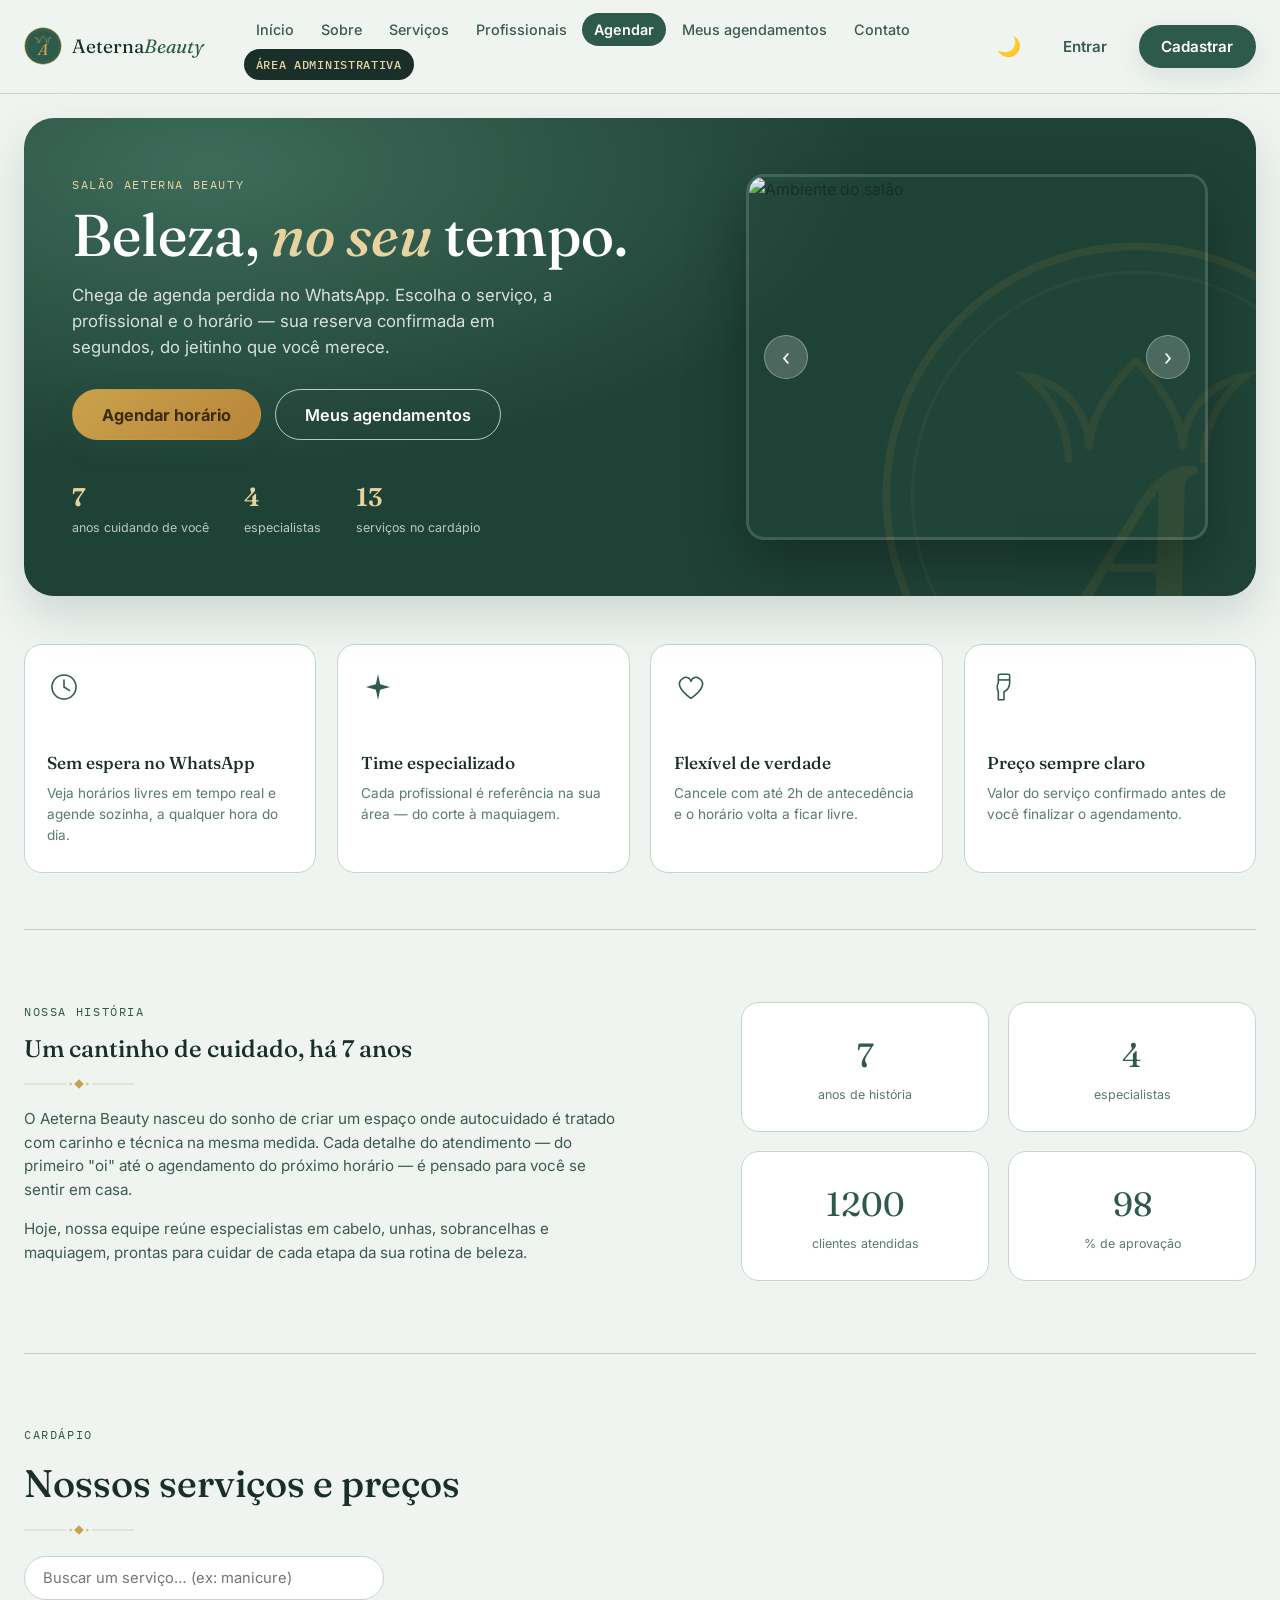
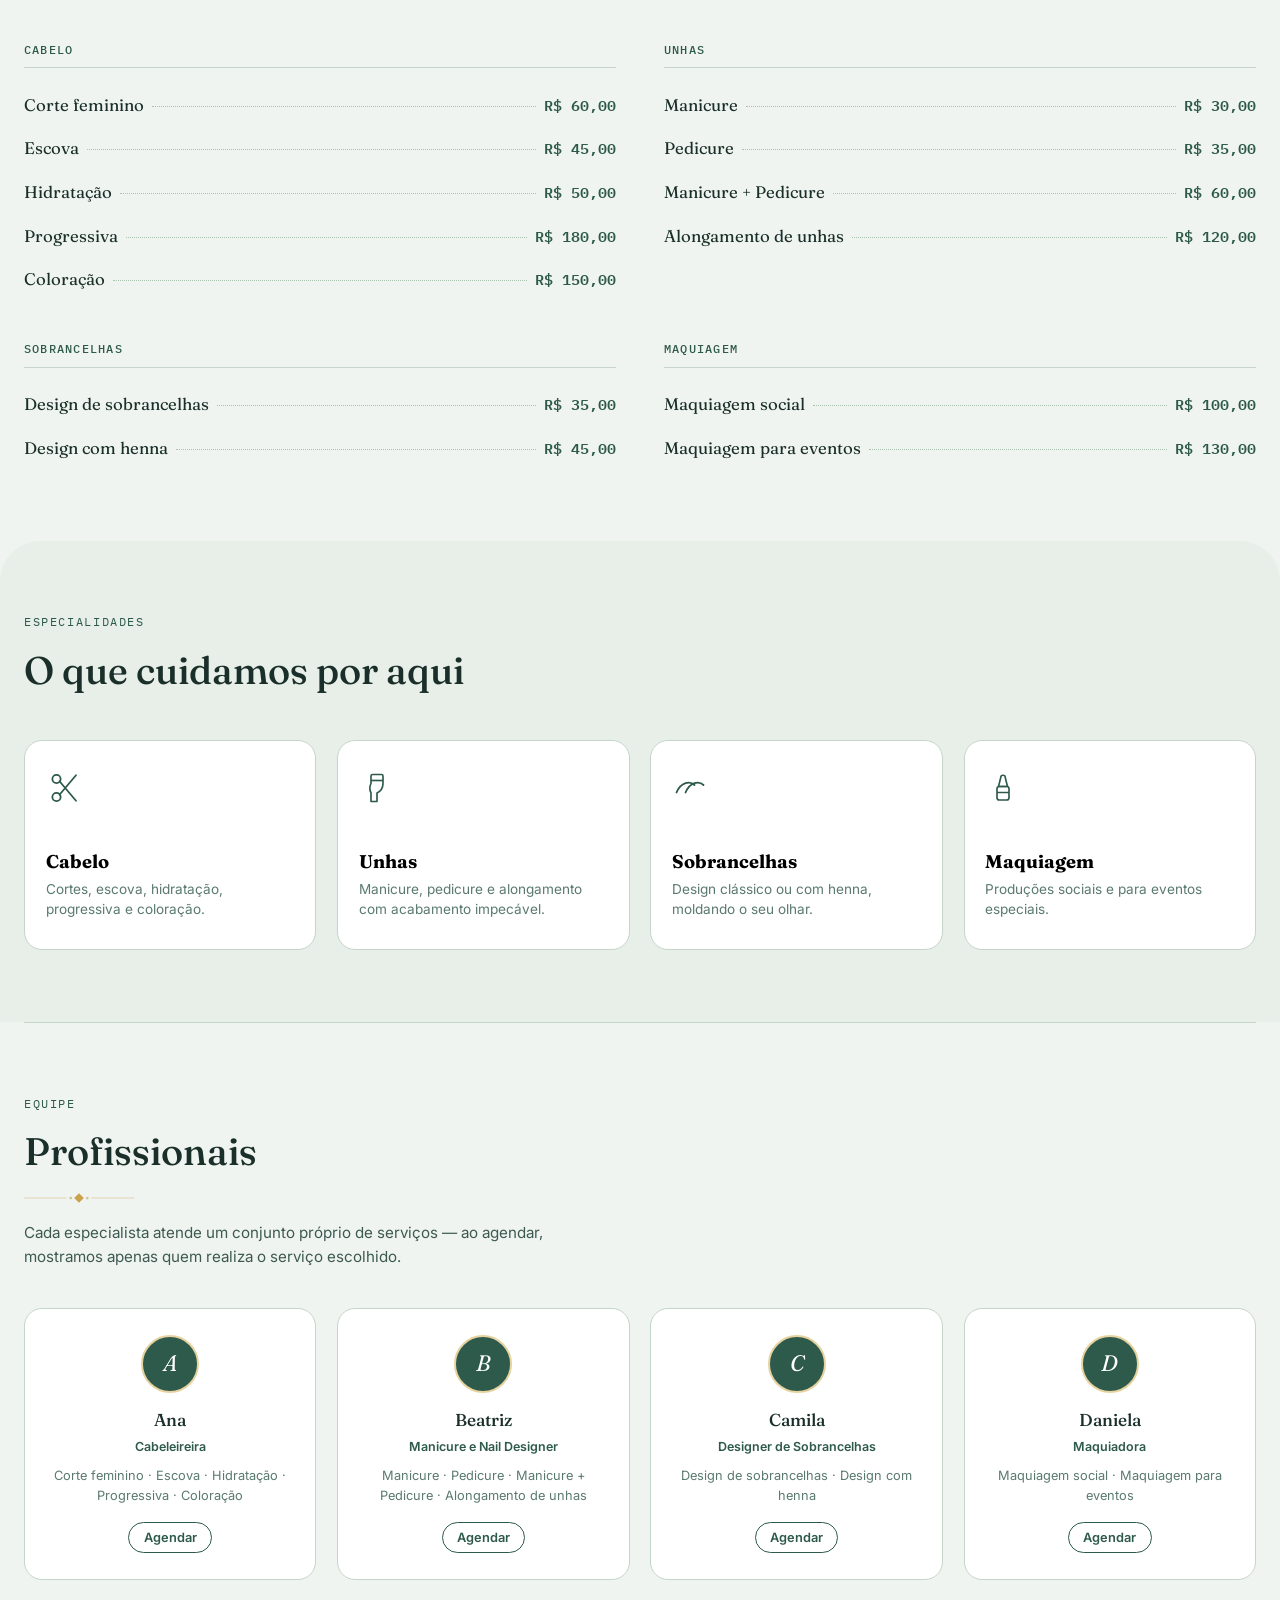
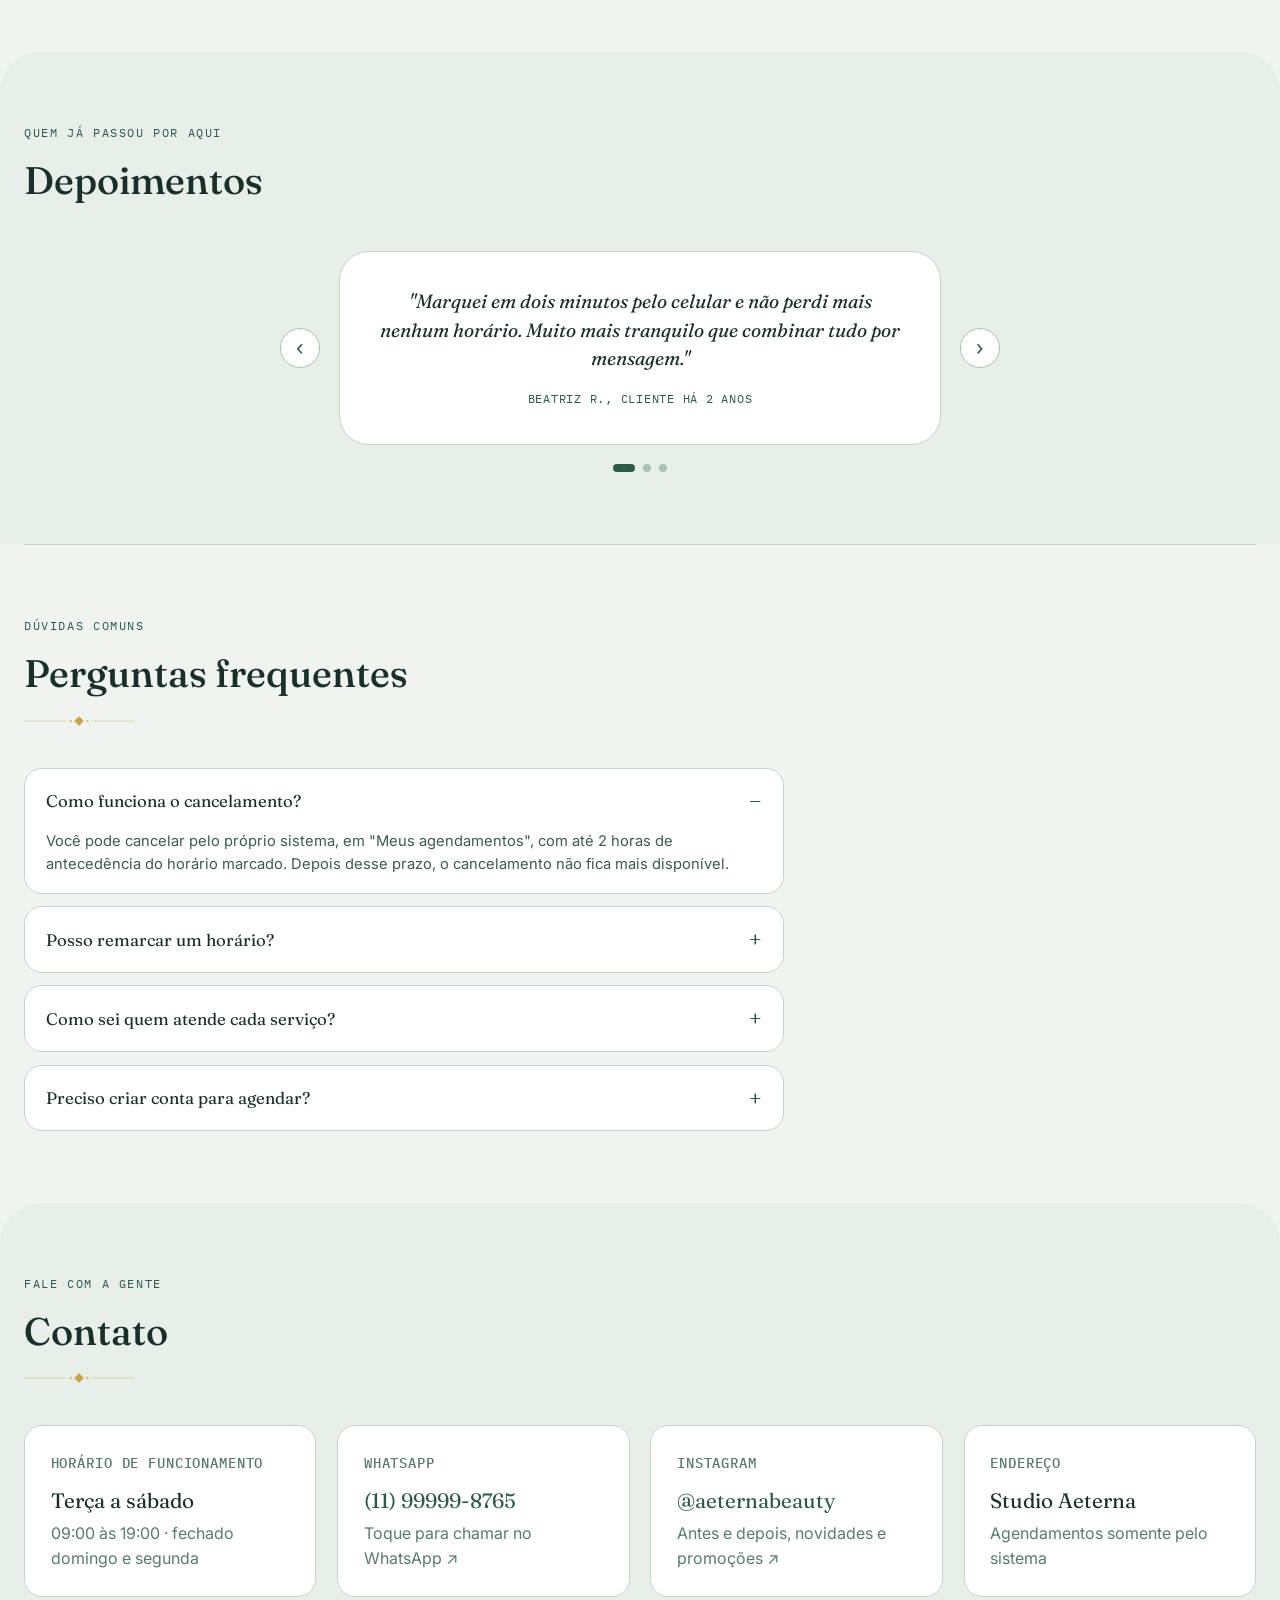
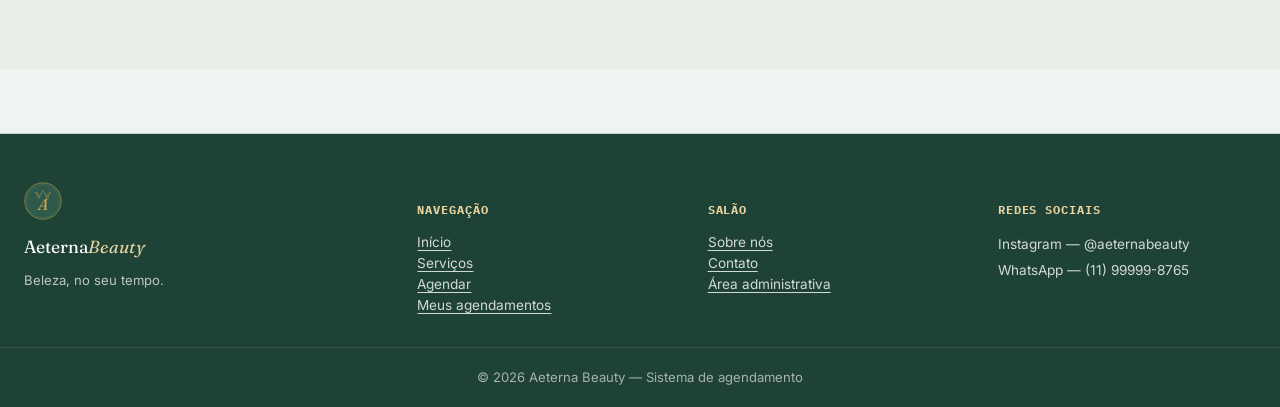
==== commit 86ba2359: "Aeterna" ====
--- a/Aeterna/index.html
+++ b/Aeterna/index.html
@@ -92,7 +92,7 @@
 
       <!-- CARROSSEL DE IMAGENS -->
       <div class="hero-carousel-wrap">
-        <div class="carousel" id="hero-carousel">
+        <div class="carousel" id="hero-carousel">   
           <div class="carousel-track" id="carousel-track">
             <div class="carousel-slide"><img src="https://images.unsplash.com/photo-1560066984-138dadb4c035?w=800&h=600&fit=crop" alt="Ambiente do salão"></div>
             <div class="carousel-slide"><img src="https://images.unsplash.com/photo-1522337360788-8b13dee7a37e?w=800&h=600&fit=crop" alt="Manicure profissional"></div>
